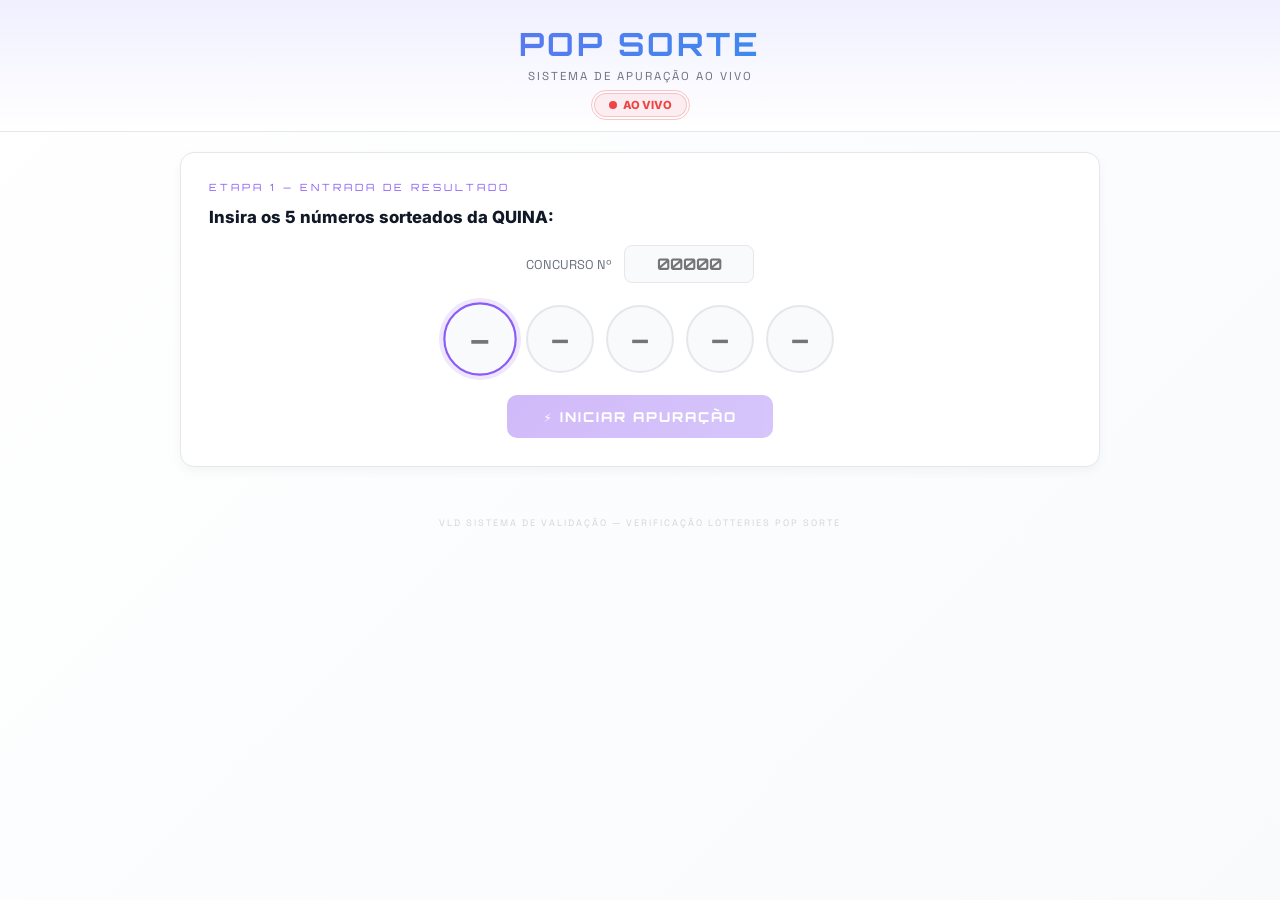
==== livestream.html @ d65df49a "Add files via upload" ====
<!DOCTYPE html>
<html lang="pt-BR">
<head>
    <meta charset="UTF-8">
    <meta name="viewport" content="width=device-width, initial-scale=1.0">
    <title>POP SORTE — SISTEMA DE APURAÇÃO AO VIVO</title>
    <link href="https://fonts.googleapis.com/css2?family=Inter:wght@500;700;800&family=Space+Grotesk:wght@600;700&display=swap" rel="stylesheet">
    <link href="https://fonts.googleapis.com/css2?family=Outfit:wght@300;400;500;600;700;800;900&family=Orbitron:wght@400;500;600;700;800;900&family=Nunito:wght@300;400;500;600;700;800&display=swap" rel="stylesheet">
    <style>
        :root {
            --bg-primary: #ffffff;
            --bg-surface: #f8fafc;
            --bg-card: #f3f4f6;
            --border: #e5e7eb;
            --border-focus: #8b5cf6;
            --text-primary: #111827;
            --text-secondary: #374151;
            --text-muted: #6b7280;
            --accent-purple: #8b5cf6;
            --accent-blue: #0ea5e9;
            --accent-green: #22c55e;
            --accent-gold: #f59e0b;
            --accent-red: #ef4444;
        }

        * { margin: 0; padding: 0; box-sizing: border-box; }

        body {
            background: linear-gradient(135deg, #ffffff 0%, #f8fafc 100%);
            color: var(--text-primary);
            font-family: 'Inter', 'Outfit', 'Segoe UI', Tahoma, sans-serif;
            min-height: 100vh;
            overflow-x: hidden;
        }

        /* ========== HEADER ========== */
        .header {
            text-align: center;
            padding: 24px 20px 14px;
            border-bottom: 1px solid var(--border);
            background: linear-gradient(180deg, #f0f0ff 0%, #ffffff 100%);
        }
        .header h1 {
            font-family: 'Orbitron', monospace;
            font-size: clamp(1.2rem, 4vw, 2rem);
            background: linear-gradient(135deg, #8b5cf6, #0ea5e9, #8b5cf6);
            background-size: 200% auto;
            -webkit-background-clip: text; background-clip: text; -webkit-text-fill-color: transparent;
            animation: shimmer 3s linear infinite;
            letter-spacing: 3px;
        }
        .header .subtitle {
            font-family: 'Space Grotesk', 'Inter', sans-serif;
            color: var(--text-muted); font-size: 0.72rem;
            margin-top: 5px; letter-spacing: 2px;
        }
        .header .live-badge {
            display: inline-flex; align-items: center; gap: 6px;
            background: rgba(239, 68, 68, 0.08); border: 1px solid rgba(239, 68, 68, 0.25);
            padding: 4px 14px; border-radius: 999px; font-size: 0.7rem;
            font-weight: 800; color: #ef4444; margin-top: 10px;
            animation: livePulse 1.5s ease-in-out infinite;
        }
        .live-dot {
            width: 8px; height: 8px; background: #ef4444;
            border-radius: 50%; animation: blink 1s infinite;
        }

        @keyframes shimmer { to { background-position: 200% center; } }
        @keyframes livePulse { 0%,100%{opacity:1;} 50%{opacity:0.6;} }
        @keyframes blink { 0%,100%{opacity:1;} 50%{opacity:0.2;} }

        /* ========== MAIN ========== */
        .main-container {
            max-width: 960px; margin: 0 auto; padding: 20px;
        }

        #phase1 { display: block; }
        #phase2, #phase3 { display: none; }

        /* ========== PHASE 1: INPUT ========== */
        .phase-card {
            background: var(--bg-primary);
            border: 1px solid var(--border);
            border-radius: 14px; padding: 28px;
            margin-bottom: 16px;
            box-shadow: 0 4px 12px rgba(0,0,0,0.04);
        }
        .phase-label {
            font-family: 'Orbitron', monospace;
            font-size: 0.62rem; letter-spacing: 3px;
            color: var(--accent-purple); margin-bottom: 14px;
        }
        .input-title {
            font-size: 1.05rem; font-weight: 800;
            margin-bottom: 18px; color: var(--text-primary);
        }
        .quina-input-row {
            display: flex; gap: 12px; justify-content: center;
            flex-wrap: wrap; margin-bottom: 22px;
        }
        .quina-num-input {
            width: 68px; height: 68px;
            background: var(--bg-surface);
            border: 2px solid var(--border);
            border-radius: 50%; color: var(--text-primary);
            font-family: 'Orbitron', monospace; font-size: 1.4rem;
            font-weight: 900; text-align: center;
            outline: none; transition: all 0.3s;
        }
        .quina-num-input:focus {
            border-color: var(--accent-purple);
            box-shadow: 0 0 0 4px rgba(139,92,246,0.15);
            transform: scale(1.08);
        }
        .quina-num-input.filled {
            border-color: var(--accent-green);
            background: rgba(34,197,94,0.06);
            box-shadow: 0 0 0 3px rgba(34,197,94,0.1);
        }
        .concurso-row {
            display: flex; align-items: center; gap: 12px;
            justify-content: center; margin-bottom: 22px;
        }
        .concurso-label {
            font-family: 'Space Grotesk', 'Inter', sans-serif;
            font-size: 0.8rem; color: var(--text-muted);
        }
        .concurso-input {
            width: 130px; height: 38px;
            background: var(--bg-surface); border: 1px solid var(--border);
            border-radius: 8px; color: var(--text-primary);
            font-family: 'Orbitron', monospace; font-size: 1rem;
            font-weight: 700; text-align: center; outline: none;
        }
        .concurso-input:focus {
            border-color: var(--accent-purple);
            box-shadow: 0 0 0 3px rgba(139,92,246,0.12);
        }
        .btn-apurar {
            display: flex; align-items: center; justify-content: center;
            gap: 10px; margin: 0 auto;
            padding: 13px 36px; border-radius: 10px;
            background: linear-gradient(135deg, #7c3aed, #8b5cf6);
            color: white; font-family: 'Orbitron', monospace;
            font-size: 0.85rem; font-weight: 800;
            letter-spacing: 2px; border: none; cursor: pointer;
            transition: all 0.3s; text-transform: uppercase;
        }
        .btn-apurar:hover {
            transform: translateY(-2px);
            box-shadow: 0 6px 24px rgba(139,92,246,0.35);
        }
        .btn-apurar:disabled {
            opacity: 0.35; cursor: not-allowed;
            transform: none; box-shadow: none;
        }

        /* ========== PHASE 2: VLD CARD SCAN ========== */
        .scan-header {
            text-align: center; margin-bottom: 14px;
        }
        .scan-header h2 {
            font-family: 'Orbitron', monospace;
            font-size: 0.85rem; font-weight: 900;
            color: var(--accent-purple); letter-spacing: 2px;
            margin-bottom: 6px;
        }
        .scan-drawn {
            display: flex; gap: 7px; justify-content: center; margin: 10px 0;
        }
        .scan-drawn .number-badge { width: 38px; height: 38px; font-size: 0.82rem; }

        .scan-status-bar {
            display: flex; align-items: center; justify-content: center;
            gap: 14px; flex-wrap: wrap;
            font-family: 'Space Grotesk', 'Inter', sans-serif;
            font-size: 0.68rem; color: var(--text-muted);
            margin-bottom: 10px; padding: 8px 14px;
            background: var(--bg-surface); border: 1px solid var(--border);
            border-radius: 8px;
        }
        .scan-stat-dot {
            display: inline-block; width: 7px; height: 7px;
            border-radius: 50%; margin-right: 3px; vertical-align: middle;
        }
        .dot-scanned { background: var(--accent-blue); }
        .dot-valid { background: var(--accent-green); }
        .dot-invalid { background: var(--accent-red); }
        .dot-pending { background: #f59e0b; }

        .scan-progress {
            width: 100%; height: 4px; background: #e5e7eb;
            border-radius: 4px; margin-bottom: 12px; overflow: hidden;
        }
        .scan-progress-fill {
            height: 100%; border-radius: 4px; width: 0%;
            background: linear-gradient(90deg, #8b5cf6, #0ea5e9);
            transition: width 0.3s;
        }



        /* VLD Card Grid (matching main site) */
        .vld-grid {
            display: grid;
            grid-template-columns: repeat(3, 1fr);
            gap: 8px;
            max-height: 58vh; overflow-y: auto;
            padding: 2px;
        }
        .vld-grid::-webkit-scrollbar { width: 4px; }
        .vld-grid::-webkit-scrollbar-thumb { background: rgba(139,92,246,0.2); border-radius: 2px; }

        @media (max-width: 700px) {
            .vld-grid { grid-template-columns: repeat(2, 1fr); }
        }

        /* VC Cards (exact match to main site VLD) */
        .vc-card {
            background: #f3f4f6; border-radius: 10px;
            padding: 9px 10px; display: flex; flex-direction: column;
            align-items: center; text-align: center; gap: 3px;
            border: 1px solid #e5e7eb; transition: transform 0.2s;
            overflow: hidden; position: relative;
            animation: cardPop 0.3s ease-out backwards;
        }
        @keyframes cardPop {
            from { opacity: 0; transform: scale(0.85); }
            to { opacity: 1; transform: scale(1); }
        }
        .vc-valid {
            background: linear-gradient(180deg, #22c55e 0%, #15803d 100%);
            border-color: #166534; color: #fff;
        }
        .vc-invalid {
            background: linear-gradient(180deg, #f87171 0%, #991b1b 100%);
            border-color: #7f1d1d; color: #fff;
        }
        .vc-pending {
            background: #f1f3f5; border-color: #d1d5db; color: #374151;
        }
        .vc-header {
            display: flex; align-items: center; justify-content: center; gap: 6px;
        }
        .vc-status {
            font-size: 7.5px; font-weight: 800; text-transform: uppercase;
            letter-spacing: 0.5px; padding: 2px 7px; border-radius: 5px;
            white-space: nowrap; line-height: 1.5;
        }
        .vc-st-valid { background: rgba(255,255,255,0.28); color: #fff; }
        .vc-st-invalid { background: rgba(255,255,255,0.22); color: #fff; }
        .vc-st-pending { background: rgba(0,0,0,0.07); color: #6b7280; }

        .vc-id {
            font-size: 10px; font-weight: 800; line-height: 1.2;
            white-space: nowrap; overflow: hidden; text-overflow: ellipsis;
        }
        .vc-valid .vc-id, .vc-invalid .vc-id { color: #fff; }
        .vc-pending .vc-id { color: #1f2937; }

        .vc-balls {
            display: flex; gap: 3px; flex-wrap: wrap;
            justify-content: center; margin: 3px 0 2px;
        }
        .vc-ball {
            width: 18px; height: 18px; border-radius: 50%;
            display: inline-flex; align-items: center; justify-content: center;
            font-weight: 800; color: #fff; font-size: 7px; line-height: 1;
        }
        .vc-ball.ball-color-0 { background: linear-gradient(135deg, #6366f1, #4f46e5); }
        .vc-ball.ball-color-1 { background: linear-gradient(135deg, #ef4444, #dc2626); }
        .vc-ball.ball-color-2 { background: linear-gradient(135deg, #f97316, #ea580c); }
        .vc-ball.ball-color-3 { background: linear-gradient(135deg, #eab308, #ca8a04); }
        .vc-ball.ball-color-4 { background: linear-gradient(135deg, #22c55e, #16a34a); }
        .vc-ball.ball-color-5 { background: linear-gradient(135deg, #06b6d4, #0891b2); }
        .vc-ball.ball-color-6 { background: linear-gradient(135deg, #3b82f6, #2563eb); }
        .vc-ball.ball-color-7 { background: linear-gradient(135deg, #8b5cf6, #7c3aed); }
        .vc-ball.ball-color-8 { background: linear-gradient(135deg, #d946ef, #c026d3); }
        .vc-ball.ball-color-9 { background: linear-gradient(135deg, #ec4899, #db2777); }

        .vc-ticket {
            font-size: 9px; font-weight: 700; opacity: 0.9;
            padding: 1px 6px; background: rgba(255,255,255,0.18);
            border-radius: 4px; line-height: 1.5; margin-top: 1px;
        }
        .vc-pending .vc-ticket { background: rgba(0,0,0,0.05); }

        .vc-meta {
            font-size: 8px; font-weight: 600; line-height: 1.4;
            opacity: 0.88; white-space: nowrap;
        }
        .vc-valid .vc-meta, .vc-invalid .vc-meta { color: rgba(255,255,255,0.92); }
        .vc-pending .vc-meta { color: #6b7280; }

        .vc-time {
            font-size: 7.5px; opacity: 0.75; font-weight: 600;
            margin-top: 2px; line-height: 1.3;
        }
        .vc-valid .vc-time, .vc-invalid .vc-time { color: rgba(255,255,255,0.8); }
        .vc-pending .vc-time { color: #9ca3af; }

        .vc-card.vc-scanning {
            box-shadow: 0 0 0 3px rgba(139,92,246,0.4);
        }

        /* ========== PHASE 3: WINNERS (light theme) ========== */
        .winners-section { animation: slideUp 0.6s ease-out; }
        @keyframes slideUp {
            from { opacity: 0; transform: translateY(30px); }
            to { opacity: 1; transform: translateY(0); }
        }
        .result-header { text-align: center; margin-bottom: 22px; }
        .result-header h2 {
            font-family: 'Orbitron', monospace;
            font-size: 1.2rem; font-weight: 900;
            color: var(--accent-purple); margin-bottom: 6px;
        }
        .drawn-numbers-display {
            display: flex; gap: 10px; justify-content: center; margin: 12px 0;
        }

        .number-badge {
            color: #fff; border-radius: 50%;
            width: 46px; height: 46px; font-size: 0.92rem; font-weight: 800;
            box-shadow: 0 2px 6px rgba(0,0,0,0.15),
                inset 0 -2px 4px rgba(0,0,0,0.2),
                inset 0 2px 4px rgba(255,255,255,0.3);
            display: flex; align-items: center; justify-content: center;
            position: relative;
        }
        .number-badge::before {
            content: ''; position: absolute;
            top: 15%; left: 25%; width: 35%; height: 25%;
            background: rgba(255,255,255,0.4); filter: blur(3px);
            border-radius: 50%;
        }

        .ball-color-0 { background: linear-gradient(135deg, #6366f1, #4f46e5); }
        .ball-color-1 { background: linear-gradient(135deg, #ef4444, #dc2626); }
        .ball-color-2 { background: linear-gradient(135deg, #f97316, #ea580c); }
        .ball-color-3 { background: linear-gradient(135deg, #eab308, #ca8a04); }
        .ball-color-4 { background: linear-gradient(135deg, #22c55e, #16a34a); }
        .ball-color-5 { background: linear-gradient(135deg, #06b6d4, #0891b2); }
        .ball-color-6 { background: linear-gradient(135deg, #3b82f6, #2563eb); }
        .ball-color-7 { background: linear-gradient(135deg, #8b5cf6, #7c3aed); }
        .ball-color-8 { background: linear-gradient(135deg, #d946ef, #c026d3); }
        .ball-color-9 { background: linear-gradient(135deg, #ec4899, #db2777); }

        .number-badge.matched {
            animation: matchPulse 0.6s ease;
            box-shadow: 0 0 12px rgba(34,197,94,0.4);
            border: 2px solid #22c55e;
        }
        .number-badge.not-matched { opacity: 0.22; filter: grayscale(0.8); }

        @keyframes matchPulse {
            0% { transform: scale(0.5); opacity: 0; }
            60% { transform: scale(1.15); }
            100% { transform: scale(1); opacity: 1; }
        }

        .platform-group { margin-bottom: 22px; }
        .platform-group-header {
            display: flex; align-items: center; gap: 10px;
            margin-bottom: 10px; padding-bottom: 7px;
            border-bottom: 1px solid var(--border);
        }
        .platform-pill {
            padding: 4px 14px; border-radius: 999px;
            font-weight: 800; font-size: 0.72rem;
            color: #fff; letter-spacing: 1px;
        }
        .platform-pill.POPN1 { background: #0ea5e9; }
        .platform-pill.POPLUZ { background: #f59e0b; color: #422006; }
        .platform-pill.POPZOE { background: #8b5cf6; }
        .platform-pill.POPSUR { background: #10b981; }
        .platform-pill.POPBEA { background: #ec4899; }

        .platform-winner-count {
            font-size: 0.72rem; color: var(--text-muted);
            font-family: 'Space Grotesk', 'Inter', sans-serif;
        }

        /* Phase 3: two winner cards per row */
        #winnersContainer {
            display: grid;
            grid-template-columns: repeat(2, minmax(0, 1fr));
            gap: 12px;
            align-items: stretch;
        }
        #winnersContainer .no-winners-msg {
            grid-column: 1 / -1;
        }

        .winner-card {
            background: var(--bg-primary);
            border: 1px solid var(--border);
            border-radius: 12px; padding: 12px 14px;
            margin-bottom: 0;
            width: 100%;
            min-width: 0;
            display: flex;
            flex-direction: column;
            align-items: center;
            text-align: center;
            gap: 10px;
            transition: all 0.3s;
            animation: cardReveal 0.5s ease-out backwards;
            box-shadow: 0 2px 8px rgba(0,0,0,0.04);
        }
        .winner-card-header {
            display: flex;
            flex-wrap: wrap;
            justify-content: center;
            align-items: center;
            gap: 8px 10px;
            width: 100%;
        }
        .winner-card-info {
            display: flex;
            flex-wrap: wrap;
            justify-content: center;
            align-items: center;
            gap: 8px;
            width: 100%;
        }
        .winner-numbers-row {
            display: flex;
            flex-wrap: wrap;
            justify-content: center;
            align-items: flex-start;
            gap: 12px 16px;
            width: 100%;
        }
        .winner-numbers-block {
            text-align: center;
            min-width: 0;
        }
        .winner-card .winner-numbers {
            justify-content: center;
        }
        .winner-card:hover {
            border-color: rgba(139,92,246,0.3);
            box-shadow: 0 4px 16px rgba(139,92,246,0.08);
        }
        @keyframes cardReveal {
            from { opacity: 0; transform: translateX(-20px); }
            to { opacity: 1; transform: translateX(0); }
        }

        .winner-id {
            font-family: 'Space Grotesk', 'Inter', sans-serif;
            font-size: 1.2rem; color: var(--accent-purple); font-weight: 700;
        }
        .winner-platform-badge {
            display: inline-flex;
            align-items: center;
            justify-content: center;
            flex-shrink: 0;
            line-height: 0;
            padding: 0;
            border-radius: 0;
        }
        .winner-platform-badge--text {
            padding: 4px 12px;
            border-radius: 999px;
            font-weight: 800;
            font-size: 0.72rem;
            line-height: 1.3;
        }
        .winner-platform-logo {
            height: 32px;
            width: auto;
            max-width: min(160px, 42vw);
            object-fit: contain;
            display: block;
        }
        .winner-numbers { display: flex; gap: 5px; flex-wrap: wrap; }
        .winner-numbers .number-badge { width: 32px; height: 32px; font-size: 0.7rem; }

        .winner-match-text {
            font-family: 'Space Grotesk', 'Inter', sans-serif;
            font-size: 0.72rem; font-weight: 800;
        }
        .no-winners-msg {
            text-align: center; padding: 30px;
            color: var(--text-muted);
            font-family: 'Space Grotesk', 'Inter', sans-serif;
        }

        /* ========== POPUP OVERLAY ========== */
        .popup-overlay {
            display: none; position: fixed; inset: 0; z-index: 900;
            background: rgba(0,0,0,0.45); backdrop-filter: blur(6px);
            align-items: center; justify-content: center;
        }
        .popup-overlay.active { display: flex; }

        .popup-box {
            background: #fff; border-radius: 20px;
            padding: 40px 36px; text-align: center;
            max-width: 440px; width: 90%;
            box-shadow: 0 20px 60px rgba(0,0,0,0.2);
            animation: popupBounce 0.5s cubic-bezier(0.34, 1.56, 0.64, 1);
        }
        @keyframes popupBounce {
            from { opacity: 0; transform: scale(0.7) translateY(30px); }
            to { opacity: 1; transform: scale(1) translateY(0); }
        }
        .popup-icon { font-size: 3rem; margin-bottom: 12px; }
        .popup-title {
            font-family: 'Orbitron', monospace;
            font-size: 1.05rem; font-weight: 900;
            color: var(--accent-purple); letter-spacing: 1px;
            margin-bottom: 8px;
        }
        .popup-sub {
            font-size: 0.82rem; color: var(--text-muted);
            margin-bottom: 22px; line-height: 1.6;
        }
        .popup-btn {
            display: inline-flex; align-items: center; gap: 8px;
            padding: 13px 32px; border-radius: 10px;
            background: linear-gradient(135deg, #7c3aed, #8b5cf6);
            color: #fff; font-family: 'Orbitron', monospace;
            font-size: 0.78rem; font-weight: 800;
            letter-spacing: 1px; border: none; cursor: pointer;
            transition: all 0.3s;
        }
        .popup-btn:hover {
            transform: translateY(-2px);
            box-shadow: 0 6px 24px rgba(139,92,246,0.35);
        }

        /* ========== CONFETTI ========== */
        .confetti-container {
            position: fixed; inset: 0; z-index: 999;
            pointer-events: none; overflow: hidden;
        }
        .confetti {
            position: absolute; width: 8px; height: 8px; top: -20px;
            animation: confettiFall linear forwards;
        }
        @keyframes confettiFall { to { top: 110vh; transform: rotate(720deg); } }

        /* ========== AMBIENT PARTICLES ========== */
        .particles-bg {
            position: fixed; inset: 0; z-index: 0;
            pointer-events: none; overflow: hidden;
        }
        .particle {
            position: absolute; border-radius: 50%;
            opacity: 0; animation: particleFloat linear infinite;
        }
        @keyframes particleFloat {
            0% { opacity: 0; transform: translateY(0) scale(0); }
            10% { opacity: 0.6; transform: scale(1); }
            90% { opacity: 0.3; }
            100% { opacity: 0; transform: translateY(-100vh) scale(0.5); }
        }

        /* ========== SCANNING LINE ========== */
        .vld-grid { position: relative; }
        .scan-line {
            position: absolute; left: 0; right: 0; height: 2px;
            background: linear-gradient(90deg, transparent, var(--accent-purple), var(--accent-blue), transparent);
            box-shadow: 0 0 12px 3px rgba(139,92,246,0.3);
            z-index: 10; pointer-events: none;
            animation: scanSweep 2.5s ease-in-out infinite;
        }
        @keyframes scanSweep {
            0% { top: 0; opacity: 0.8; }
            50% { top: 100%; opacity: 1; }
            100% { top: 0; opacity: 0.8; }
        }

        /* ========== ENHANCED CARD ENTRANCE ========== */
        .vc-card { animation: cardSlideIn 0.35s cubic-bezier(0.34, 1.56, 0.64, 1) backwards; }
        @keyframes cardSlideIn {
            from { opacity: 0; transform: scale(0.6) rotateX(15deg); }
            to { opacity: 1; transform: scale(1) rotateX(0); }
        }
        .vc-card.vc-scanning {
            box-shadow: 0 0 0 3px rgba(139,92,246,0.4), 0 0 20px rgba(139,92,246,0.15);
        }
        .vc-card.vc-valid.vc-scanning {
            box-shadow: 0 0 0 3px rgba(34,197,94,0.5), 0 0 20px rgba(34,197,94,0.2);
        }

        /* ========== BALL INPUT BOUNCE ========== */
        .quina-num-input.filled {
            animation: ballBounce 0.4s cubic-bezier(0.34, 1.56, 0.64, 1);
        }
        @keyframes ballBounce {
            0% { transform: scale(0.8); }
            50% { transform: scale(1.15); }
            100% { transform: scale(1); }
        }

        /* ========== SCREEN FLASH ========== */
        .screen-flash {
            position: fixed; inset: 0; z-index: 890;
            background: white; pointer-events: none;
            animation: flashBang 0.6s ease-out forwards;
        }
        @keyframes flashBang {
            0% { opacity: 0.9; }
            100% { opacity: 0; }
        }

        /* ========== POPUP RIPPLE ========== */
        .popup-overlay .ripple-ring {
            position: absolute; border-radius: 50%;
            border: 2px solid rgba(139,92,246,0.3);
            animation: rippleExpand 1.5s ease-out forwards;
            pointer-events: none;
        }
        @keyframes rippleExpand {
            from { width: 0; height: 0; opacity: 1; }
            to { width: 600px; height: 600px; opacity: 0; }
        }

        /* ========== POPUP BOX ENHANCED ========== */
        .popup-box {
            animation: popupBounce 0.6s cubic-bezier(0.34, 1.56, 0.64, 1);
            position: relative; overflow: visible;
        }
        .popup-glow {
            position: absolute; inset: -3px; border-radius: 22px;
            background: linear-gradient(135deg, #8b5cf6, #0ea5e9, #22c55e, #f59e0b, #8b5cf6);
            background-size: 400% 400%;
            z-index: -1; filter: blur(8px); opacity: 0.6;
            animation: glowRotate 3s ease infinite;
        }
        @keyframes glowRotate {
            0%, 100% { background-position: 0% 50%; }
            50% { background-position: 100% 50%; }
        }

        /* ========== WINNER CARD ENHANCED ========== */
        .winner-card.jackpot-winner {
            border: 1px solid rgba(245,158,11,0.4);
            background: linear-gradient(135deg, #fffbeb, #ffffff);
            box-shadow: 0 0 20px rgba(245,158,11,0.1);
            animation: cardReveal 0.5s ease-out backwards, jackpotGlow 2s ease-in-out infinite;
        }
        @keyframes jackpotGlow {
            0%, 100% { box-shadow: 0 0 12px rgba(245,158,11,0.1); }
            50% { box-shadow: 0 0 24px rgba(245,158,11,0.25); }
        }

        /* ========== TROPHY ANIMATION ========== */
        .result-header .trophy-anim {
            display: inline-block;
            animation: trophyBounce 1s ease-in-out infinite;
        }
        @keyframes trophyBounce {
            0%, 100% { transform: translateY(0) rotate(0deg); }
            25% { transform: translateY(-8px) rotate(-5deg); }
            75% { transform: translateY(-4px) rotate(5deg); }
        }

        /* ========== PHASE TRANSITIONS ========== */
        .phase-enter {
            animation: phaseSlideIn 0.5s cubic-bezier(0.16, 1, 0.3, 1);
        }
        @keyframes phaseSlideIn {
            from { opacity: 0; transform: translateY(40px); }
            to { opacity: 1; transform: translateY(0); }
        }

        /* ========== NUMBER COUNTER TICK ========== */
        .stat-tick { animation: statFlash 0.2s ease; }
        @keyframes statFlash {
            0% { transform: scale(1.3); color: var(--accent-purple); }
            100% { transform: scale(1); }
        }

        /* ========== LIVE BADGE PULSE RING ========== */
        .header .live-badge { position: relative; }
        .header .live-badge::before {
            content: ''; position: absolute; inset: -4px;
            border: 1px solid rgba(239,68,68,0.3);
            border-radius: 999px;
            animation: liveRing 2s ease-out infinite;
        }
        @keyframes liveRing {
            0% { transform: scale(1); opacity: 0.8; }
            100% { transform: scale(1.3); opacity: 0; }
        }

        .footer-status {
            text-align: center; padding: 14px;
            font-family: 'Space Grotesk', 'Inter', sans-serif;
            font-size: 0.58rem; color: #d1d5db; letter-spacing: 2px;
        }

        @media (max-width: 600px) {
            .quina-num-input { width: 54px; height: 54px; font-size: 1.1rem; }
            .number-badge { width: 38px; height: 38px; font-size: 0.8rem; }
            .winner-numbers .number-badge { width: 26px; height: 26px; font-size: 0.58rem; }
            .winner-card { padding: 10px; gap: 8px; }
            .scan-drawn .number-badge { width: 32px; height: 32px; font-size: 0.72rem; }
            .winner-platform-logo { height: 26px; max-width: min(130px, 55vw); }
            #winnersContainer { grid-template-columns: 1fr; }
        }
    </style>
</head>
<body>

<!-- Header -->
<div class="header">
    <h1>POP SORTE</h1>
    <div class="subtitle">SISTEMA DE APURAÇÃO AO VIVO</div>
    <div class="live-badge"><div class="live-dot"></div> AO VIVO</div>
</div>

<div class="main-container">

    <!-- ===== PHASE 1: INPUT ===== -->
    <div id="phase1">
        <div class="phase-card">
            <div class="phase-label">ETAPA 1 — ENTRADA DE RESULTADO</div>
            <div class="input-title">Insira os 5 números sorteados da QUINA:</div>
            <div class="concurso-row">
                <span class="concurso-label">CONCURSO Nº</span>
                <input type="text" class="concurso-input" id="concursoInput" maxlength="5" placeholder="00000" autocomplete="off">
            </div>
            <div class="quina-input-row" id="quinaInputs">
                <input type="text" class="quina-num-input" maxlength="2" placeholder="—" data-idx="0" autocomplete="off">
                <input type="text" class="quina-num-input" maxlength="2" placeholder="—" data-idx="1" autocomplete="off">
                <input type="text" class="quina-num-input" maxlength="2" placeholder="—" data-idx="2" autocomplete="off">
                <input type="text" class="quina-num-input" maxlength="2" placeholder="—" data-idx="3" autocomplete="off">
                <input type="text" class="quina-num-input" maxlength="2" placeholder="—" data-idx="4" autocomplete="off">
            </div>
            <button class="btn-apurar" id="btnApurar" disabled>⚡ INICIAR APURAÇÃO</button>
        </div>
    </div>

    <!-- ===== PHASE 2: VLD SCAN ===== -->
    <div id="phase2">
        <div class="phase-card">
            <div class="scan-header">
                <h2>VERIFICANDO BILHETES</h2>
                <div style="font-size:0.7rem;color:var(--text-muted);font-family:'Space Grotesk','Inter',sans-serif;" id="scanConcurso"></div>
                <div class="scan-drawn" id="scanDrawn"></div>
            </div>

            <div class="scan-status-bar" id="scanStatusBar">
                <span><span class="scan-stat-dot dot-scanned"></span> Verificados: <b id="statScanned">0</b></span>
                <span><span class="scan-stat-dot dot-valid"></span> Válidos: <b id="statValid">0</b></span>
                <span><span class="scan-stat-dot dot-invalid"></span> Inválidos: <b id="statInvalid">0</b></span>
                <span><span class="scan-stat-dot dot-pending"></span> Pendentes: <b id="statPending">0</b></span>
            </div>

            <div class="scan-progress"><div class="scan-progress-fill" id="scanProgressFill"></div></div>

            <div class="vld-grid" id="vldGrid"></div>
        </div>
    </div>

    <!-- ===== PHASE 3: WINNERS ===== -->
    <div id="phase3">
        <div class="winners-section">
            <div class="result-header">
                <h2><span class="trophy-anim">🏆</span> RESULTADO OFICIAL</h2>
                <div style="font-family:'Space Grotesk','Inter',sans-serif;font-size:0.72rem;color:var(--text-muted);" id="resultConcurso"></div>
                <div class="drawn-numbers-display" id="drawnNumbersDisplay"></div>
            </div>
            <div id="winnersContainer"></div>
        </div>
    </div>
</div>

<!-- Winner Found Popup -->
<div class="popup-overlay" id="popupOverlay">
    <div class="popup-box">
        <div class="popup-glow"></div>
        <div class="popup-icon">🏆</div>
        <div class="popup-title">TODOS OS GANHADORES FORAM ENCONTRADOS!</div>
        <div class="popup-sub" id="popupSub">Verificação concluída. Pronto para revelar os resultados.</div>
        <button class="popup-btn" id="popupRevealBtn">REVELAR GANHADORES ▶</button>
    </div>
</div>

<div class="particles-bg" id="particlesBg"></div>
<div class="footer-status">VLD SISTEMA DE VALIDAÇÃO — VERIFICAÇÃO LOTTERIES POP SORTE</div>
<div class="confetti-container" id="confettiContainer"></div>

<script>
(function() {
    'use strict';

    // =============== STATE ===============
    var drawnNumbers = [];
    var concursoNum = '';
    var winnersData = [];
    var scanRunning = false;
    var scanTimer = null;
    var backspaceCount = 0;
    var backspaceTimeout = null;
    var stats = { scanned: 0, valid: 0, invalid: 0, pending: 0, total: 0 };

    // =============== VLD INTERNAL RESOLVER ===============
    // Spreadsheet ID split across array segments to avoid plain-text exposure.
    var _k = ['\x31PwkJ','bN-VD','RkLK4','pHFpg','xjv4c','qL3eR','el1FZ','H4dAk','cmgQ'];

    /**
     * Builds the Google Visualization JSON endpoint URL for the target spreadsheet.
     * Using tqx=out:json avoids all CSV multiline-cell parsing issues (Column J
     * contains newlines within a single cell — prize on the second line — which
     * breaks naive split-by-newline CSV parsing).
     * @returns {string} Full URL for the gviz/tq JSON endpoint.
     */
    function _src() {
        return 'https://docs.google.com/spreadsheets/d/' + _k.join('') + '/gviz/tq?tqx=out:json&gid=0';
    }

    /**
     * Parses a single comma-separated numbers string (e.g. "1, 17, 48") into
     * a sorted array of integers, ignoring any non-numeric tokens.
     * @param {string} str - Raw comma-separated string from the spreadsheet cell.
     * @returns {number[]} Sorted array of valid integers.
     */
    function _parseNums(str) {
        if (!str) return [];
        return String(str).split(',').map(function(n) {
            return parseInt(n.trim(), 10);
        }).filter(function(n) { return !isNaN(n) && n > 0; }).sort(function(a, b) { return a - b; });
    }

    /**
     * Extracts the first "R$ X.XX" price token found in a raw cell string.
     * Column J may contain text like "AGT844-BEA6989\nR$ 225.00".
     * @param {string} raw - Raw string value from the cell.
     * @returns {string} Formatted prize string, e.g. "R$ 225.00", or empty string.
     */
    function _extractPrize(raw) {
        if (!raw) return '';
        var m = String(raw).match(/R\$\s?([\d.,]+)/);
        return m ? 'R$ ' + m[1] : '';
    }

    /**
     * Safely reads a cell value from a gviz JSON row, returning a string.
     * Handles null cells (gviz emits null for empty cells) gracefully.
     * @param {Object} row - A gviz table row object with a .c array.
     * @param {number} idx - Column index to read.
     * @returns {string} Cell value as trimmed string, or empty string if null/missing.
     */
    function _cell(row, idx) {
        var cell = row.c && row.c[idx];
        if (!cell || cell.v === null || cell.v === undefined) return '';
        return String(cell.v).trim();
    }

    /**
     * Parses the raw text response from the gviz JSON endpoint.
     * The response is JSONP-wrapped: `/*O_o*\/\ngoogle.visualization.Query.setResponse({...});`
     * We strip the wrapper and parse the inner JSON.
     * @param {string} raw - Full response text from the gviz endpoint.
     * @returns {Object|null} Parsed gviz response object, or null on failure.
     */
    function _parseGvizJSON(raw) {
        try {
            // Strip JSONP wrapper: everything before the first '{' and after the last '}'
            var start = raw.indexOf('{');
            var end = raw.lastIndexOf('}');
            if (start === -1 || end === -1) return null;
            return JSON.parse(raw.substring(start, end + 1));
        } catch (e) {
            console.error('[VLD] JSON parse error:', e);
            return null;
        }
    }

    /**
     * Builds a single winnersData entry from a gviz table row.
     * Column mapping (0-indexed, matching the spreadsheet structure):
     *   0  (A) = TOTAL DE NÚMEROS CORRETOS  (match count)
     *   1  (B) = DATA E HORÁRIO DE REGISTRO (registration date/time)
     *   2  (C) = PLATAFORMA                 (platform code)
     *   3  (D) = ID DO JOGO                 (game ID)
     *   4  (E) = NÚMEROS ESCOLHIDOS         (player's chosen numbers)
     *   5  (F) = OS NÚMEROS VENCEDORES      (drawn winning numbers)
     *   6  (G) = NÚMEROS VENCEDORES ENTRE OS ESCOLHIDOS (intersection)
     *   7  (H) = DATA DO SORTEIO            (draw date)
     *   8  (I) = CONCURSO                   (contest number)
     *   9  (J) = COMPROVANTE / VALIDAÇÃO    (validation ID + prize on next line)
     *   10 (K) = REVALIDANDO                (revalidation string)
     * @param {Object} row - A gviz table row object.
     * @returns {Object|null} Structured winner entry, or null if row is invalid.
     */
    function _buildEntry(row) {
        var platform = _cell(row, 2).toUpperCase();
        if (!platform) return null;

        var validPlatforms = ['POPN1', 'POPLUZ', 'POPZOE', 'POPSUR', 'POPBEA'];
        if (validPlatforms.indexOf(platform) === -1) return null;

        var gameId = _cell(row, 3);
        if (!gameId) return null;

        // Column A is numeric in gviz JSON — read directly from .v for accuracy
        var matchCell = row.c && row.c[0];
        var matches = (matchCell && matchCell.v !== null) ? parseInt(matchCell.v, 10) : 0;
        if (isNaN(matches)) matches = 0;

        // Column J: validation string — may include newlines with R$ prize on a separate line
        var tierRaw = _cell(row, 9);
        var prize = _extractPrize(tierRaw);

        // If no prize found in col J, check col K revalidation string as fallback
        if (!prize) prize = _extractPrize(_cell(row, 10));

        return {
            platform:       platform,
            gameId:         gameId,
            matches:        matches,
            numbers:        _parseNums(_cell(row, 4)),
            winNumbers:     _parseNums(_cell(row, 5)),
            matchedNumbers: _parseNums(_cell(row, 6)),
            regDate:        _cell(row, 1),
            drawDate:       _cell(row, 7),
            concurso:       _cell(row, 8),
            tier:           tierRaw,
            prize:          prize
        };
    }

    /**
     * Fetches winner data from the Google Sheets gviz JSON endpoint, parses it,
     * and populates the global winnersData array.
     * Falls back to a retry once after 3 seconds on network failure.
     * @param {number} [attempt=1] - Current attempt number (max 2).
     */
    function _load(attempt) {
        attempt = attempt || 1;
        fetch(_src())
            .then(function(r) {
                if (!r.ok) throw new Error('HTTP ' + r.status);
                return r.text();
            })
            .then(function(raw) {
                var parsed = _parseGvizJSON(raw);
                if (!parsed || !parsed.table || !parsed.table.rows) {
                    console.warn('[VLD] No table data in gviz response.');
                    return;
                }

                var rows = parsed.table.rows;
                var newData = [];
                for (var i = 0; i < rows.length; i++) {
                    var entry = _buildEntry(rows[i]);
                    if (entry) newData.push(entry);
                }

                // Sort descending by match count so jackpots appear first
                newData.sort(function(a, b) { return b.matches - a.matches; });

                winnersData = newData;
                console.log('[VLD] Loaded ' + winnersData.length + ' winner entries.');
            })
            .catch(function(err) {
                console.error('[VLD] Fetch error (attempt ' + attempt + '):', err);
                // Retry once after 3 seconds on first failure
                if (attempt < 2) {
                    setTimeout(function() { _load(2); }, 3000);
                }
            });
    }

    // =============== HELPERS ===============
    function getBallColorClass(n) { return 'ball-color-' + (n % 10); }

    function renderBallsHTML(numbers, matchedNums) {
        return numbers.map(function(n) {
            var p = String(n).padStart(2, '0');
            var m = '';
            if (matchedNums) m = matchedNums.indexOf(n) >= 0 ? 'matched' : 'not-matched';
            return '<div class="number-badge ' + getBallColorClass(n) + ' ' + m + '">' + p + '</div>';
        }).join('');
    }

    /**
     * Reads the official drawn numbers from loaded sheet data (column F, winNumbers).
     * Used only for #drawnNumbersDisplay in Phase 3 so the header matches the spreadsheet.
     * @returns {number[]} Copy of the first non-empty winNumbers row, or [] if none.
     */
    function getSheetDrawnNumbersForDisplay() {
        for (var i = 0; i < winnersData.length; i++) {
            var w = winnersData[i];
            if (w.winNumbers && w.winNumbers.length) return w.winNumbers.slice();
        }
        return [];
    }

    function randInt(min, max) { return Math.floor(Math.random() * (max - min + 1)) + min; }
    function randItem(arr) { return arr[Math.floor(Math.random() * arr.length)]; }
    function pad2(n) { return String(n).padStart(2, '0'); }

    // =============== FAKE ENTRY GENERATOR ===============
    var PLATFORMS = ['POPN1', 'POPLUZ', 'POPZOE', 'POPSUR', 'POPBEA'];
    var STATUS_WEIGHTS = [
        { s: 'valid', w: 55 },
        { s: 'invalid', w: 30 },
        { s: 'pending', w: 15 }
    ];

    function pickStatus() {
        var r = Math.random() * 100, cum = 0;
        for (var i = 0; i < STATUS_WEIGHTS.length; i++) {
            cum += STATUS_WEIGHTS[i].w;
            if (r < cum) return STATUS_WEIGHTS[i].s;
        }
        return 'valid';
    }

    function genNums() {
        var s = {};
        while (Object.keys(s).length < 5) s[randInt(1, 80)] = true;
        return Object.keys(s).map(Number).sort(function(a,b){return a-b;});
    }

    function genId() { return String(randInt(1000000000, 9999999999)); }

    function genWa() { return '📱 ****' + pad2(randInt(0, 99)) + pad2(randInt(0, 99)); }

    function genTs() {
        var h = randInt(8, 23), m = randInt(0, 59), s = randInt(0, 59);
        var d = randInt(1, 28), mo = randInt(1, 12);
        return '📅 ' + pad2(d) + '/' + pad2(mo) + '/2026 ' + pad2(h) + ':' + pad2(m) + ':' + pad2(s);
    }

    function genTicket() { return randInt(1, 5) + 'º bilhete'; }

    function buildCard(e) {
        var sc = e.status;
        var sl = sc === 'valid' ? 'VÁLIDO' : sc === 'invalid' ? 'INVÁLIDO' : 'PENDENTE';
        var balls = e.numbers.map(function(n) {
            return '<span class="vc-ball ball-color-' + (n % 10) + '">' + pad2(n) + '</span>';
        }).join('');
        return '<div class="vc-header"><span class="vc-status vc-st-' + sc + '">' + sl + '</span><span class="vc-id">ID: ' + e.gameId + '</span></div>' +
            '<div class="vc-balls">' + balls + '</div>' +
            '<div class="vc-ticket">' + e.ticket + '</div>' +
            '<div class="vc-meta">' + e.whatsapp + ' | ' + concursoNum + ' | 🏢 ' + e.platform + '</div>' +
            '<div class="vc-time">' + e.timestamp + '</div>';
    }

    // =============== PHASE 1 ===============
    var quinaInputs = document.querySelectorAll('.quina-num-input');
    var btnApurar = document.getElementById('btnApurar');
    var concursoInput = document.getElementById('concursoInput');

    quinaInputs.forEach(function(inp, idx) {
        inp.addEventListener('input', function(e) {
            var val = e.target.value.replace(/\D/g, '').slice(0, 2);
            e.target.value = val;
            if (val && parseInt(val) >= 1 && parseInt(val) <= 80) inp.classList.add('filled');
            else inp.classList.remove('filled');
            if (val.length === 2 && idx < 4) quinaInputs[idx + 1].focus();
            checkReady();
        });
        inp.addEventListener('keydown', function(e) {
            if (e.key === 'Enter' && !btnApurar.disabled) { e.preventDefault(); startApuracao(); }
            if (e.key === 'Backspace' && !inp.value && idx > 0) quinaInputs[idx - 1].focus();
        });
    });

    function checkReady() {
        var allOk = Array.from(quinaInputs).every(function(i) { var v = parseInt(i.value); return v >= 1 && v <= 80; });
        btnApurar.disabled = !(allOk && concursoInput.value.trim().length >= 4);
    }
    concursoInput.addEventListener('input', checkReady);
    btnApurar.addEventListener('click', startApuracao);

    // =============== PHASE 2: VLD SCAN ===============
    var vldGrid = document.getElementById('vldGrid');

    function startApuracao() {
        drawnNumbers = Array.from(quinaInputs).map(function(i) { return parseInt(i.value); });
        concursoNum = concursoInput.value.trim();

        document.getElementById('phase1').style.display = 'none';
        var p2 = document.getElementById('phase2');
        p2.style.display = 'block';
        p2.classList.add('phase-enter');

        // Add scanning line to grid
        var scanLine = document.createElement('div');
        scanLine.className = 'scan-line';
        vldGrid.appendChild(scanLine);

        document.getElementById('scanConcurso').textContent = 'CONCURSO #' + concursoNum;
        document.getElementById('scanDrawn').innerHTML = renderBallsHTML(drawnNumbers, null);

        stats = { scanned: 0, valid: 0, invalid: 0, pending: 0, total: 99999999 };
        updateStats();
        scanRunning = true;
        runScan();
    }

    function runScan() {
        if (!scanRunning) return;

        // Slower burst: add 1-2 cards per frame
        var burst = randInt(1, 2);
        for (var i = 0; i < burst; i++) {
            var entry = {
                gameId: genId(),
                platform: randItem(PLATFORMS),
                numbers: genNums(),
                status: pickStatus(),
                whatsapp: genWa(),
                timestamp: genTs(),
                ticket: genTicket()
            };
            stats.scanned++;
            if (entry.status === 'valid') stats.valid++;
            else if (entry.status === 'invalid') stats.invalid++;
            else stats.pending++;
            var card = document.createElement('div');
            card.className = 'vc-card vc-' + entry.status + ' vc-scanning';
            card.innerHTML = buildCard(entry);
            vldGrid.insertBefore(card, vldGrid.firstChild);
            setTimeout((function(card){ return function(){ card.classList.remove('vc-scanning'); }; })(card), 250);
        }
        updateStats();
        var pct = 95;
        document.getElementById('scanProgressFill').style.width = pct + '%';

        // Keep only the most recent 200 cards in DOM for perf
        while (vldGrid.children.length > 200) vldGrid.removeChild(vldGrid.lastChild);

        // Loop forever until stopped by triggerFound
        if (scanRunning) {
            scanTimer = setTimeout(runScan, randInt(180, 320));
        }
    }

    function updateStats() {
        var els = [
            ['statScanned', stats.scanned],
            ['statValid', stats.valid],
            ['statInvalid', stats.invalid],
            ['statPending', stats.pending]
        ];
        els.forEach(function(pair) {
            var el = document.getElementById(pair[0]);
            el.textContent = pair[1];
            el.classList.remove('stat-tick');
            void el.offsetWidth;
            el.classList.add('stat-tick');
        });
    }

    // =============== 3x BACKSPACE → POPUP ===============
    document.addEventListener('keydown', function(e) {
        if (!scanRunning) return;
        if (e.key !== 'Backspace') { backspaceCount = 0; return; }
        e.preventDefault();

        backspaceCount++;
        clearTimeout(backspaceTimeout);

        if (backspaceCount >= 3) {
            backspaceCount = 0;
            triggerFound();
        }
    });

    function triggerFound() {
        scanRunning = false;
        clearTimeout(scanTimer);

        document.getElementById('scanProgressFill').style.width = '100%';

        // Remove scan line
        var sl = vldGrid.querySelector('.scan-line');
        if (sl) sl.remove();

        // Screen flash!
        var flash = document.createElement('div');
        flash.className = 'screen-flash';
        document.body.appendChild(flash);
        setTimeout(function() { flash.remove(); }, 700);

        // Only count winners with valid platform and valid gameId
        var validPlatforms = ['POPN1','POPLUZ','POPZOE','POPSUR','POPBEA'];
        var winnerList = winnersData.filter(function(w) {
            return w.platform && validPlatforms.indexOf(w.platform) !== -1 && w.gameId;
        });
        var wc = winnerList.length;
        var platformsSet = {};
        winnerList.forEach(function(w) {
            platformsSet[w.platform] = true;
        });
        var pc = Object.keys(platformsSet).length;

        document.getElementById('popupSub').innerHTML =
            'Verificação concluída.<br><b>' + wc + ' ganhador' + (wc !== 1 ? 'es' : '') + '</b> encontrado' + (wc !== 1 ? 's' : '') + ' em <b>' + pc + ' plataforma' + (pc !== 1 ? 's' : '') + '</b>.<br>Pronto para revelar os resultados.';

        var overlay = document.getElementById('popupOverlay');
        overlay.classList.add('active');

        // Spawn ripple rings
        for (var ri = 0; ri < 3; ri++) {
            (function(delay) {
                setTimeout(function() {
                    var ring = document.createElement('div');
                    ring.className = 'ripple-ring'; 
                    ring.style.left = '50%'; ring.style.top = '50%';
                    ring.style.marginLeft = '-300px'; ring.style.marginTop = '-300px';
                    overlay.appendChild(ring);
                    setTimeout(function() { ring.remove(); }, 1600);
                }, delay * 300);
            })(ri);
        }
    }

    document.getElementById('popupRevealBtn').addEventListener('click', function() {
        document.getElementById('popupOverlay').classList.remove('active');
        revealWinners();
    });

    // =============== PHASE 3: WINNERS ===============
    function revealWinners() {
        document.getElementById('phase2').style.display = 'none';
        var p3 = document.getElementById('phase3');
        p3.style.display = 'block';
        p3.classList.add('phase-enter');

        document.getElementById('resultConcurso').textContent = 'CONCURSO #' + concursoNum;
        var sheetDrawn = getSheetDrawnNumbersForDisplay();
        // Same official draw used for header badges and NÚMEROS ESCOLHIDOS highlights (sheet column F).
        var officialDrawn = sheetDrawn.length ? sheetDrawn : drawnNumbers;
        document.getElementById('drawnNumbersDisplay').innerHTML = renderBallsHTML(officialDrawn, null);

        var container = document.getElementById('winnersContainer');
        container.innerHTML = '';

        if (winnersData.length === 0) {
            container.innerHTML = '<div class="no-winners-msg">Nenhum ganhador encontrado para este concurso.<br>Melhor sorte na próxima vez! 🍀</div>';
            return;
        }

        // Redesign: show one winner per card, in order, with platform, gameId, acertos, bola pilihan (highlighted), and bonus
        var cardDelay = 0;
        winnersData.forEach(function(w) {
            var card = document.createElement('div');
            card.className = 'winner-card';
            card.style.animationDelay = (cardDelay * 0.15) + 's';

            var isJackpot = w.matches >= 5;
            if (isJackpot) card.classList.add('jackpot-winner');
            var matchedNums = w.numbers.filter(function(n) { return officialDrawn.indexOf(n) >= 0; });

            // Chosen balls: non-hits stay muted; hits use same ball-color-* as official drawn row (officialDrawn).
            function renderUserBallsHTML(numbers, matched) {
                return numbers.map(function(n) {
                    var isMatch = matched.indexOf(n) !== -1;
                    if (isMatch) {
                        return '<span class="number-badge ' + getBallColorClass(n) + '">' + String(n).padStart(2, '0') + '</span>';
                    }
                    return '<span class="number-badge" style="background:#e5e7eb;color:#a3a3a3;font-weight:800;">' + String(n).padStart(2, '0') + '</span>';
                }).join('');
            }
            function renderMatchedBallsHTML(numbers) {
                return numbers.map(function(n) {
                    return '<span class="number-badge" style="background:#22c55e;color:#fff;font-weight:800;box-shadow:0 1px 4px #22c55e44;">' + String(n).padStart(2, '0') + '</span>';
                }).join('');
            }

            card.innerHTML =
                '<div class="winner-card-header">'
                    + renderPlatformBadgeHTML(w.platform)
                    + (w.prize ? '<span class="winner-prize" style="display:inline-block;padding:4px 14px;border-radius:8px;background:linear-gradient(90deg,#f59e0b,#fbbf24);color:#fff;font-weight:900;font-size:0.95em;box-shadow:0 2px 8px #f59e0b22;">🏅 ' + w.prize + '</span>' : '')
                    + '<span class="winner-match-text" style="color:' + getMatchColor(w.matches) + ';font-size:0.92em;font-weight:800;">' + w.matches + ' ACERTO' + (w.matches !== 1 ? 'S' : '') + '!</span>'
                + '</div>'
                + '<div class="winner-card-info">'
                    + '<span class="winner-id" style="font-size:1.2em;color:var(--accent-purple);font-weight:700;">ID: ' + w.gameId + '</span>'
                + '</div>'
                + '<div class="winner-numbers-row">'
                    + '<div class="winner-numbers-block"><div style="font-size:0.72em;color:var(--text-muted);font-weight:700;margin-bottom:2px;">NÚMEROS ESCOLHIDOS</div>'
                        + '<div class="winner-numbers">' + renderUserBallsHTML(w.numbers, matchedNums) + '</div></div>'
                    + (w.matchedNumbers && w.matchedNumbers.length ? '<div class="winner-numbers-block"><div style="font-size:0.72em;color:var(--text-muted);font-weight:700;margin-bottom:2px;">NÚMEROS CERTOS</div>'
                        + '<div class="winner-numbers">' + renderMatchedBallsHTML(w.matchedNumbers) + '</div></div>' : '')
                + '</div>';

            container.appendChild(card);
            cardDelay++;
        });

        fireConfetti();
    }

    function getPlatformColor(p) {
        return { POPN1: '#0ea5e9', POPLUZ: '#d97706', POPZOE: '#8b5cf6', POPSUR: '#10b981', POPBEA: '#ec4899' }[p] || '#7c3aed';
    }

    /**
     * Returns the relative path to the platform logo PNG under media/.
     * @param {string} p - Platform code (e.g. POPN1, POPBEA).
     * @returns {string} Path or empty string if unknown.
     */
    function getPlatformLogoSrc(p) {
        var m = {
            POPN1: 'media/n1.png',
            POPBEA: 'media/bea.png',
            POPLUZ: 'media/luz.png',
            POPSUR: 'media/sur.png',
            POPZOE: 'media/zoe.png'
        };
        return m[p] || '';
    }

    /**
     * Builds HTML for the winner platform badge: logo image when available, else colored text.
     * @param {string} platform - Platform code from spreadsheet.
     * @returns {string} HTML string for the badge.
     */
    function renderPlatformBadgeHTML(platform) {
        var src = getPlatformLogoSrc(platform);
        if (src) {
            return '<span class="winner-platform-badge"><img class="winner-platform-logo" src="' + src + '" alt="' + platform + '" loading="lazy" decoding="async" /></span>';
        }
        return '<span class="winner-platform-badge winner-platform-badge--text" style="background:' + getPlatformColor(platform) + ';color:#fff;">' + platform + '</span>';
    }
    function getMatchColor(m) {
        if (m >= 5) return '#d97706';
        if (m === 4) return '#64748b';
        if (m === 3) return '#a0522d';
        return '#16a34a';
    }

    // =============== CONFETTI ===============
    function fireConfetti() {
        var ct = document.getElementById('confettiContainer');
        var cl = ['#8b5cf6', '#0ea5e9', '#f59e0b', '#22c55e', '#ef4444', '#ec4899', '#6366f1'];
        for (var i = 0; i < 120; i++) {
            var c = document.createElement('div');
            c.className = 'confetti';
            c.style.left = Math.random() * 100 + 'vw';
            c.style.background = cl[Math.floor(Math.random() * cl.length)];
            c.style.borderRadius = Math.random() > 0.5 ? '50%' : '2px';
            c.style.width = (4 + Math.random() * 8) + 'px';
            c.style.height = (4 + Math.random() * 8) + 'px';
            c.style.animationDuration = (2 + Math.random() * 3) + 's';
            c.style.animationDelay = (Math.random() * 2) + 's';
            ct.appendChild(c);
        }
        setTimeout(function() { ct.innerHTML = ''; }, 6000);
    }

    // =============== AMBIENT PARTICLES ===============
    function spawnParticles() {
        var ct = document.getElementById('particlesBg');
        var colors = ['rgba(139,92,246,0.25)', 'rgba(14,165,233,0.2)', 'rgba(34,197,94,0.15)', 'rgba(245,158,11,0.15)', 'rgba(236,72,153,0.15)'];
        function emit() {
            if (ct.children.length > 25) {
                ct.removeChild(ct.firstChild);
            }
            var p = document.createElement('div');
            p.className = 'particle';
            var sz = 3 + Math.random() * 6;
            p.style.width = sz + 'px';
            p.style.height = sz + 'px';
            p.style.left = Math.random() * 100 + '%';
            p.style.bottom = '-10px';
            p.style.background = colors[Math.floor(Math.random() * colors.length)];
            p.style.animationDuration = (6 + Math.random() * 8) + 's';
            p.style.animationDelay = '0s';
            ct.appendChild(p);
            setTimeout(function() { if (p.parentNode) p.remove(); }, 14000);
        }
        setInterval(emit, 800);
        for (var i = 0; i < 8; i++) setTimeout(emit, i * 200);
    }

    // =============== INIT ===============
    _load();
    spawnParticles();
    quinaInputs[0].focus();

})();
</script>
</body>
</html>
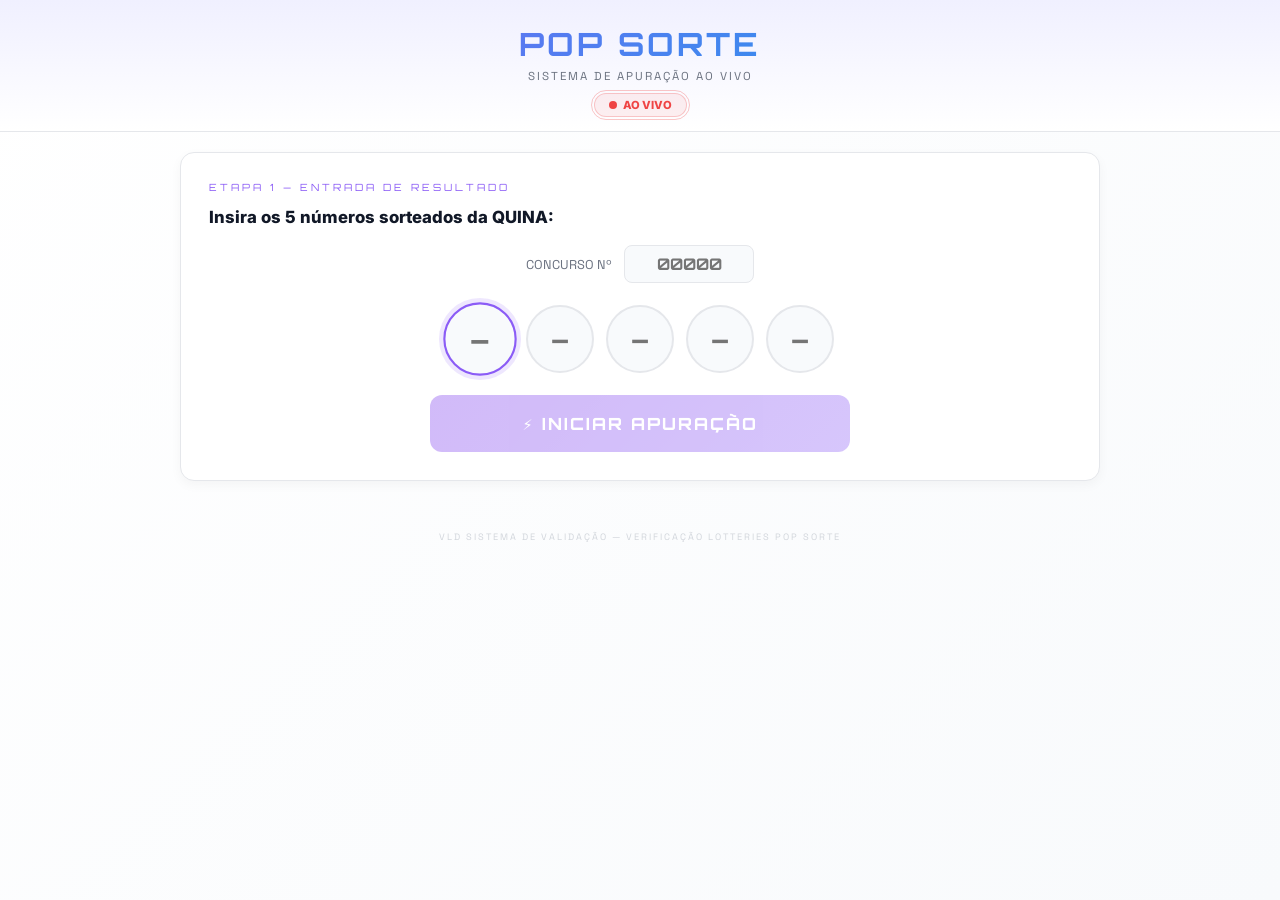
==== commit 6f2d4c61: "Add files via upload" ====
--- a/livestream.html
+++ b/livestream.html
@@ -1,1389 +1,1793 @@
-<!DOCTYPE html>
-<html lang="pt-BR">
-<head>
-    <meta charset="UTF-8">
-    <meta name="viewport" content="width=device-width, initial-scale=1.0">
-    <title>POP SORTE — SISTEMA DE APURAÇÃO AO VIVO</title>
-    <link href="https://fonts.googleapis.com/css2?family=Inter:wght@500;700;800&family=Space+Grotesk:wght@600;700&display=swap" rel="stylesheet">
-    <link href="https://fonts.googleapis.com/css2?family=Outfit:wght@300;400;500;600;700;800;900&family=Orbitron:wght@400;500;600;700;800;900&family=Nunito:wght@300;400;500;600;700;800&display=swap" rel="stylesheet">
-    <style>
-        :root {
-            --bg-primary: #ffffff;
-            --bg-surface: #f8fafc;
-            --bg-card: #f3f4f6;
-            --border: #e5e7eb;
-            --border-focus: #8b5cf6;
-            --text-primary: #111827;
-            --text-secondary: #374151;
-            --text-muted: #6b7280;
-            --accent-purple: #8b5cf6;
-            --accent-blue: #0ea5e9;
-            --accent-green: #22c55e;
-            --accent-gold: #f59e0b;
-            --accent-red: #ef4444;
-        }
-
-        * { margin: 0; padding: 0; box-sizing: border-box; }
-
-        body {
-            background: linear-gradient(135deg, #ffffff 0%, #f8fafc 100%);
-            color: var(--text-primary);
-            font-family: 'Inter', 'Outfit', 'Segoe UI', Tahoma, sans-serif;
-            min-height: 100vh;
-            overflow-x: hidden;
-        }
-
-        /* ========== HEADER ========== */
-        .header {
-            text-align: center;
-            padding: 24px 20px 14px;
-            border-bottom: 1px solid var(--border);
-            background: linear-gradient(180deg, #f0f0ff 0%, #ffffff 100%);
-        }
-        .header h1 {
-            font-family: 'Orbitron', monospace;
-            font-size: clamp(1.2rem, 4vw, 2rem);
-            background: linear-gradient(135deg, #8b5cf6, #0ea5e9, #8b5cf6);
-            background-size: 200% auto;
-            -webkit-background-clip: text; background-clip: text; -webkit-text-fill-color: transparent;
-            animation: shimmer 3s linear infinite;
-            letter-spacing: 3px;
-        }
-        .header .subtitle {
-            font-family: 'Space Grotesk', 'Inter', sans-serif;
-            color: var(--text-muted); font-size: 0.72rem;
-            margin-top: 5px; letter-spacing: 2px;
-        }
-        .header .live-badge {
-            display: inline-flex; align-items: center; gap: 6px;
-            background: rgba(239, 68, 68, 0.08); border: 1px solid rgba(239, 68, 68, 0.25);
-            padding: 4px 14px; border-radius: 999px; font-size: 0.7rem;
-            font-weight: 800; color: #ef4444; margin-top: 10px;
-            animation: livePulse 1.5s ease-in-out infinite;
-        }
-        .live-dot {
-            width: 8px; height: 8px; background: #ef4444;
-            border-radius: 50%; animation: blink 1s infinite;
-        }
-
-        @keyframes shimmer { to { background-position: 200% center; } }
-        @keyframes livePulse { 0%,100%{opacity:1;} 50%{opacity:0.6;} }
-        @keyframes blink { 0%,100%{opacity:1;} 50%{opacity:0.2;} }
-
-        /* ========== MAIN ========== */
-        .main-container {
-            max-width: 960px; margin: 0 auto; padding: 20px;
-        }
-
-        #phase1 { display: block; }
-        #phase2, #phase3 { display: none; }
-
-        /* ========== PHASE 1: INPUT ========== */
-        .phase-card {
-            background: var(--bg-primary);
-            border: 1px solid var(--border);
-            border-radius: 14px; padding: 28px;
-            margin-bottom: 16px;
-            box-shadow: 0 4px 12px rgba(0,0,0,0.04);
-        }
-        .phase-label {
-            font-family: 'Orbitron', monospace;
-            font-size: 0.62rem; letter-spacing: 3px;
-            color: var(--accent-purple); margin-bottom: 14px;
-        }
-        .input-title {
-            font-size: 1.05rem; font-weight: 800;
-            margin-bottom: 18px; color: var(--text-primary);
-        }
-        .quina-input-row {
-            display: flex; gap: 12px; justify-content: center;
-            flex-wrap: wrap; margin-bottom: 22px;
-        }
-        .quina-num-input {
-            width: 68px; height: 68px;
-            background: var(--bg-surface);
-            border: 2px solid var(--border);
-            border-radius: 50%; color: var(--text-primary);
-            font-family: 'Orbitron', monospace; font-size: 1.4rem;
-            font-weight: 900; text-align: center;
-            outline: none; transition: all 0.3s;
-        }
-        .quina-num-input:focus {
-            border-color: var(--accent-purple);
-            box-shadow: 0 0 0 4px rgba(139,92,246,0.15);
-            transform: scale(1.08);
-        }
-        .quina-num-input.filled {
-            border-color: var(--accent-green);
-            background: rgba(34,197,94,0.06);
-            box-shadow: 0 0 0 3px rgba(34,197,94,0.1);
-        }
-        .concurso-row {
-            display: flex; align-items: center; gap: 12px;
-            justify-content: center; margin-bottom: 22px;
-        }
-        .concurso-label {
-            font-family: 'Space Grotesk', 'Inter', sans-serif;
-            font-size: 0.8rem; color: var(--text-muted);
-        }
-        .concurso-input {
-            width: 130px; height: 38px;
-            background: var(--bg-surface); border: 1px solid var(--border);
-            border-radius: 8px; color: var(--text-primary);
-            font-family: 'Orbitron', monospace; font-size: 1rem;
-            font-weight: 700; text-align: center; outline: none;
-        }
-        .concurso-input:focus {
-            border-color: var(--accent-purple);
-            box-shadow: 0 0 0 3px rgba(139,92,246,0.12);
-        }
-        .btn-apurar {
-            display: flex; align-items: center; justify-content: center;
-            gap: 10px; margin: 0 auto;
-            padding: 13px 36px; border-radius: 10px;
-            background: linear-gradient(135deg, #7c3aed, #8b5cf6);
-            color: white; font-family: 'Orbitron', monospace;
-            font-size: 0.85rem; font-weight: 800;
-            letter-spacing: 2px; border: none; cursor: pointer;
-            transition: all 0.3s; text-transform: uppercase;
-        }
-        .btn-apurar:hover {
-            transform: translateY(-2px);
-            box-shadow: 0 6px 24px rgba(139,92,246,0.35);
-        }
-        .btn-apurar:disabled {
-            opacity: 0.35; cursor: not-allowed;
-            transform: none; box-shadow: none;
-        }
-
-        /* ========== PHASE 2: VLD CARD SCAN ========== */
-        .scan-header {
-            text-align: center; margin-bottom: 14px;
-        }
-        .scan-header h2 {
-            font-family: 'Orbitron', monospace;
-            font-size: 0.85rem; font-weight: 900;
-            color: var(--accent-purple); letter-spacing: 2px;
-            margin-bottom: 6px;
-        }
-        .scan-drawn {
-            display: flex; gap: 7px; justify-content: center; margin: 10px 0;
-        }
-        .scan-drawn .number-badge { width: 38px; height: 38px; font-size: 0.82rem; }
-
-        .scan-status-bar {
-            display: flex; align-items: center; justify-content: center;
-            gap: 14px; flex-wrap: wrap;
-            font-family: 'Space Grotesk', 'Inter', sans-serif;
-            font-size: 0.68rem; color: var(--text-muted);
-            margin-bottom: 10px; padding: 8px 14px;
-            background: var(--bg-surface); border: 1px solid var(--border);
-            border-radius: 8px;
-        }
-        .scan-stat-dot {
-            display: inline-block; width: 7px; height: 7px;
-            border-radius: 50%; margin-right: 3px; vertical-align: middle;
-        }
-        .dot-scanned { background: var(--accent-blue); }
-        .dot-valid { background: var(--accent-green); }
-        .dot-invalid { background: var(--accent-red); }
-        .dot-pending { background: #f59e0b; }
-
-        .scan-progress {
-            width: 100%; height: 4px; background: #e5e7eb;
-            border-radius: 4px; margin-bottom: 12px; overflow: hidden;
-        }
-        .scan-progress-fill {
-            height: 100%; border-radius: 4px; width: 0%;
-            background: linear-gradient(90deg, #8b5cf6, #0ea5e9);
-            transition: width 0.3s;
-        }
-
-
-
-        /* VLD Card Grid (matching main site) */
-        .vld-grid {
-            display: grid;
-            grid-template-columns: repeat(3, 1fr);
-            gap: 8px;
-            max-height: 58vh; overflow-y: auto;
-            padding: 2px;
-        }
-        .vld-grid::-webkit-scrollbar { width: 4px; }
-        .vld-grid::-webkit-scrollbar-thumb { background: rgba(139,92,246,0.2); border-radius: 2px; }
-
-        @media (max-width: 700px) {
-            .vld-grid { grid-template-columns: repeat(2, 1fr); }
-        }
-
-        /* VC Cards (exact match to main site VLD) */
-        .vc-card {
-            background: #f3f4f6; border-radius: 10px;
-            padding: 9px 10px; display: flex; flex-direction: column;
-            align-items: center; text-align: center; gap: 3px;
-            border: 1px solid #e5e7eb; transition: transform 0.2s;
-            overflow: hidden; position: relative;
-            animation: cardPop 0.3s ease-out backwards;
-        }
-        @keyframes cardPop {
-            from { opacity: 0; transform: scale(0.85); }
-            to { opacity: 1; transform: scale(1); }
-        }
-        .vc-valid {
-            background: linear-gradient(180deg, #22c55e 0%, #15803d 100%);
-            border-color: #166534; color: #fff;
-        }
-        .vc-invalid {
-            background: linear-gradient(180deg, #f87171 0%, #991b1b 100%);
-            border-color: #7f1d1d; color: #fff;
-        }
-        .vc-pending {
-            background: #f1f3f5; border-color: #d1d5db; color: #374151;
-        }
-        .vc-header {
-            display: flex; align-items: center; justify-content: center; gap: 6px;
-        }
-        .vc-status {
-            font-size: 7.5px; font-weight: 800; text-transform: uppercase;
-            letter-spacing: 0.5px; padding: 2px 7px; border-radius: 5px;
-            white-space: nowrap; line-height: 1.5;
-        }
-        .vc-st-valid { background: rgba(255,255,255,0.28); color: #fff; }
-        .vc-st-invalid { background: rgba(255,255,255,0.22); color: #fff; }
-        .vc-st-pending { background: rgba(0,0,0,0.07); color: #6b7280; }
-
-        .vc-id {
-            font-size: 10px; font-weight: 800; line-height: 1.2;
-            white-space: nowrap; overflow: hidden; text-overflow: ellipsis;
-        }
-        .vc-valid .vc-id, .vc-invalid .vc-id { color: #fff; }
-        .vc-pending .vc-id { color: #1f2937; }
-
-        .vc-balls {
-            display: flex; gap: 3px; flex-wrap: wrap;
-            justify-content: center; margin: 3px 0 2px;
-        }
-        .vc-ball {
-            width: 18px; height: 18px; border-radius: 50%;
-            display: inline-flex; align-items: center; justify-content: center;
-            font-weight: 800; color: #fff; font-size: 7px; line-height: 1;
-        }
-        .vc-ball.ball-color-0 { background: linear-gradient(135deg, #6366f1, #4f46e5); }
-        .vc-ball.ball-color-1 { background: linear-gradient(135deg, #ef4444, #dc2626); }
-        .vc-ball.ball-color-2 { background: linear-gradient(135deg, #f97316, #ea580c); }
-        .vc-ball.ball-color-3 { background: linear-gradient(135deg, #eab308, #ca8a04); }
-        .vc-ball.ball-color-4 { background: linear-gradient(135deg, #22c55e, #16a34a); }
-        .vc-ball.ball-color-5 { background: linear-gradient(135deg, #06b6d4, #0891b2); }
-        .vc-ball.ball-color-6 { background: linear-gradient(135deg, #3b82f6, #2563eb); }
-        .vc-ball.ball-color-7 { background: linear-gradient(135deg, #8b5cf6, #7c3aed); }
-        .vc-ball.ball-color-8 { background: linear-gradient(135deg, #d946ef, #c026d3); }
-        .vc-ball.ball-color-9 { background: linear-gradient(135deg, #ec4899, #db2777); }
-
-        .vc-ticket {
-            font-size: 9px; font-weight: 700; opacity: 0.9;
-            padding: 1px 6px; background: rgba(255,255,255,0.18);
-            border-radius: 4px; line-height: 1.5; margin-top: 1px;
-        }
-        .vc-pending .vc-ticket { background: rgba(0,0,0,0.05); }
-
-        .vc-meta {
-            font-size: 8px; font-weight: 600; line-height: 1.4;
-            opacity: 0.88; white-space: nowrap;
-        }
-        .vc-valid .vc-meta, .vc-invalid .vc-meta { color: rgba(255,255,255,0.92); }
-        .vc-pending .vc-meta { color: #6b7280; }
-
-        .vc-time {
-            font-size: 7.5px; opacity: 0.75; font-weight: 600;
-            margin-top: 2px; line-height: 1.3;
-        }
-        .vc-valid .vc-time, .vc-invalid .vc-time { color: rgba(255,255,255,0.8); }
-        .vc-pending .vc-time { color: #9ca3af; }
-
-        .vc-card.vc-scanning {
-            box-shadow: 0 0 0 3px rgba(139,92,246,0.4);
-        }
-
-        /* ========== PHASE 3: WINNERS (light theme) ========== */
-        .winners-section { animation: slideUp 0.6s ease-out; }
-        @keyframes slideUp {
-            from { opacity: 0; transform: translateY(30px); }
-            to { opacity: 1; transform: translateY(0); }
-        }
-        .result-header { text-align: center; margin-bottom: 22px; }
-        .result-header h2 {
-            font-family: 'Orbitron', monospace;
-            font-size: 1.2rem; font-weight: 900;
-            color: var(--accent-purple); margin-bottom: 6px;
-        }
-        .drawn-numbers-display {
-            display: flex; gap: 10px; justify-content: center; margin: 12px 0;
-        }
-
-        .number-badge {
-            color: #fff; border-radius: 50%;
-            width: 46px; height: 46px; font-size: 0.92rem; font-weight: 800;
-            box-shadow: 0 2px 6px rgba(0,0,0,0.15),
-                inset 0 -2px 4px rgba(0,0,0,0.2),
-                inset 0 2px 4px rgba(255,255,255,0.3);
-            display: flex; align-items: center; justify-content: center;
-            position: relative;
-        }
-        .number-badge::before {
-            content: ''; position: absolute;
-            top: 15%; left: 25%; width: 35%; height: 25%;
-            background: rgba(255,255,255,0.4); filter: blur(3px);
-            border-radius: 50%;
-        }
-
-        .ball-color-0 { background: linear-gradient(135deg, #6366f1, #4f46e5); }
-        .ball-color-1 { background: linear-gradient(135deg, #ef4444, #dc2626); }
-        .ball-color-2 { background: linear-gradient(135deg, #f97316, #ea580c); }
-        .ball-color-3 { background: linear-gradient(135deg, #eab308, #ca8a04); }
-        .ball-color-4 { background: linear-gradient(135deg, #22c55e, #16a34a); }
-        .ball-color-5 { background: linear-gradient(135deg, #06b6d4, #0891b2); }
-        .ball-color-6 { background: linear-gradient(135deg, #3b82f6, #2563eb); }
-        .ball-color-7 { background: linear-gradient(135deg, #8b5cf6, #7c3aed); }
-        .ball-color-8 { background: linear-gradient(135deg, #d946ef, #c026d3); }
-        .ball-color-9 { background: linear-gradient(135deg, #ec4899, #db2777); }
-
-        .number-badge.matched {
-            animation: matchPulse 0.6s ease;
-            box-shadow: 0 0 12px rgba(34,197,94,0.4);
-            border: 2px solid #22c55e;
-        }
-        .number-badge.not-matched { opacity: 0.22; filter: grayscale(0.8); }
-
-        @keyframes matchPulse {
-            0% { transform: scale(0.5); opacity: 0; }
-            60% { transform: scale(1.15); }
-            100% { transform: scale(1); opacity: 1; }
-        }
-
-        .platform-group { margin-bottom: 22px; }
-        .platform-group-header {
-            display: flex; align-items: center; gap: 10px;
-            margin-bottom: 10px; padding-bottom: 7px;
-            border-bottom: 1px solid var(--border);
-        }
-        .platform-pill {
-            padding: 4px 14px; border-radius: 999px;
-            font-weight: 800; font-size: 0.72rem;
-            color: #fff; letter-spacing: 1px;
-        }
-        .platform-pill.POPN1 { background: #0ea5e9; }
-        .platform-pill.POPLUZ { background: #f59e0b; color: #422006; }
-        .platform-pill.POPZOE { background: #8b5cf6; }
-        .platform-pill.POPSUR { background: #10b981; }
-        .platform-pill.POPBEA { background: #ec4899; }
-
-        .platform-winner-count {
-            font-size: 0.72rem; color: var(--text-muted);
-            font-family: 'Space Grotesk', 'Inter', sans-serif;
-        }
-
-        /* Phase 3: two winner cards per row */
-        #winnersContainer {
-            display: grid;
-            grid-template-columns: repeat(2, minmax(0, 1fr));
-            gap: 12px;
-            align-items: stretch;
-        }
-        #winnersContainer .no-winners-msg {
-            grid-column: 1 / -1;
-        }
-
-        .winner-card {
-            background: var(--bg-primary);
-            border: 1px solid var(--border);
-            border-radius: 12px; padding: 12px 14px;
-            margin-bottom: 0;
-            width: 100%;
-            min-width: 0;
-            display: flex;
-            flex-direction: column;
-            align-items: center;
-            text-align: center;
-            gap: 10px;
-            transition: all 0.3s;
-            animation: cardReveal 0.5s ease-out backwards;
-            box-shadow: 0 2px 8px rgba(0,0,0,0.04);
-        }
-        .winner-card-header {
-            display: flex;
-            flex-wrap: wrap;
-            justify-content: center;
-            align-items: center;
-            gap: 8px 10px;
-            width: 100%;
-        }
-        .winner-card-info {
-            display: flex;
-            flex-wrap: wrap;
-            justify-content: center;
-            align-items: center;
-            gap: 8px;
-            width: 100%;
-        }
-        .winner-numbers-row {
-            display: flex;
-            flex-wrap: wrap;
-            justify-content: center;
-            align-items: flex-start;
-            gap: 12px 16px;
-            width: 100%;
-        }
-        .winner-numbers-block {
-            text-align: center;
-            min-width: 0;
-        }
-        .winner-card .winner-numbers {
-            justify-content: center;
-        }
-        .winner-card:hover {
-            border-color: rgba(139,92,246,0.3);
-            box-shadow: 0 4px 16px rgba(139,92,246,0.08);
-        }
-        @keyframes cardReveal {
-            from { opacity: 0; transform: translateX(-20px); }
-            to { opacity: 1; transform: translateX(0); }
-        }
-
-        .winner-id {
-            font-family: 'Space Grotesk', 'Inter', sans-serif;
-            font-size: 1.2rem; color: var(--accent-purple); font-weight: 700;
-        }
-        .winner-platform-badge {
-            display: inline-flex;
-            align-items: center;
-            justify-content: center;
-            flex-shrink: 0;
-            line-height: 0;
-            padding: 0;
-            border-radius: 0;
-        }
-        .winner-platform-badge--text {
-            padding: 4px 12px;
-            border-radius: 999px;
-            font-weight: 800;
-            font-size: 0.72rem;
-            line-height: 1.3;
-        }
-        .winner-platform-logo {
-            height: 32px;
-            width: auto;
-            max-width: min(160px, 42vw);
-            object-fit: contain;
-            display: block;
-        }
-        .winner-numbers { display: flex; gap: 5px; flex-wrap: wrap; }
-        .winner-numbers .number-badge { width: 32px; height: 32px; font-size: 0.7rem; }
-
-        .winner-match-text {
-            font-family: 'Space Grotesk', 'Inter', sans-serif;
-            font-size: 0.72rem; font-weight: 800;
-        }
-        .no-winners-msg {
-            text-align: center; padding: 30px;
-            color: var(--text-muted);
-            font-family: 'Space Grotesk', 'Inter', sans-serif;
-        }
-
-        /* ========== POPUP OVERLAY ========== */
-        .popup-overlay {
-            display: none; position: fixed; inset: 0; z-index: 900;
-            background: rgba(0,0,0,0.45); backdrop-filter: blur(6px);
-            align-items: center; justify-content: center;
-        }
-        .popup-overlay.active { display: flex; }
-
-        .popup-box {
-            background: #fff; border-radius: 20px;
-            padding: 40px 36px; text-align: center;
-            max-width: 440px; width: 90%;
-            box-shadow: 0 20px 60px rgba(0,0,0,0.2);
-            animation: popupBounce 0.5s cubic-bezier(0.34, 1.56, 0.64, 1);
-        }
-        @keyframes popupBounce {
-            from { opacity: 0; transform: scale(0.7) translateY(30px); }
-            to { opacity: 1; transform: scale(1) translateY(0); }
-        }
-        .popup-icon { font-size: 3rem; margin-bottom: 12px; }
-        .popup-title {
-            font-family: 'Orbitron', monospace;
-            font-size: 1.05rem; font-weight: 900;
-            color: var(--accent-purple); letter-spacing: 1px;
-            margin-bottom: 8px;
-        }
-        .popup-sub {
-            font-size: 0.82rem; color: var(--text-muted);
-            margin-bottom: 22px; line-height: 1.6;
-        }
-        .popup-btn {
-            display: inline-flex; align-items: center; gap: 8px;
-            padding: 13px 32px; border-radius: 10px;
-            background: linear-gradient(135deg, #7c3aed, #8b5cf6);
-            color: #fff; font-family: 'Orbitron', monospace;
-            font-size: 0.78rem; font-weight: 800;
-            letter-spacing: 1px; border: none; cursor: pointer;
-            transition: all 0.3s;
-        }
-        .popup-btn:hover {
-            transform: translateY(-2px);
-            box-shadow: 0 6px 24px rgba(139,92,246,0.35);
-        }
-
-        /* ========== CONFETTI ========== */
-        .confetti-container {
-            position: fixed; inset: 0; z-index: 999;
-            pointer-events: none; overflow: hidden;
-        }
-        .confetti {
-            position: absolute; width: 8px; height: 8px; top: -20px;
-            animation: confettiFall linear forwards;
-        }
-        @keyframes confettiFall { to { top: 110vh; transform: rotate(720deg); } }
-
-        /* ========== AMBIENT PARTICLES ========== */
-        .particles-bg {
-            position: fixed; inset: 0; z-index: 0;
-            pointer-events: none; overflow: hidden;
-        }
-        .particle {
-            position: absolute; border-radius: 50%;
-            opacity: 0; animation: particleFloat linear infinite;
-        }
-        @keyframes particleFloat {
-            0% { opacity: 0; transform: translateY(0) scale(0); }
-            10% { opacity: 0.6; transform: scale(1); }
-            90% { opacity: 0.3; }
-            100% { opacity: 0; transform: translateY(-100vh) scale(0.5); }
-        }
-
-        /* ========== SCANNING LINE ========== */
-        .vld-grid { position: relative; }
-        .scan-line {
-            position: absolute; left: 0; right: 0; height: 2px;
-            background: linear-gradient(90deg, transparent, var(--accent-purple), var(--accent-blue), transparent);
-            box-shadow: 0 0 12px 3px rgba(139,92,246,0.3);
-            z-index: 10; pointer-events: none;
-            animation: scanSweep 2.5s ease-in-out infinite;
-        }
-        @keyframes scanSweep {
-            0% { top: 0; opacity: 0.8; }
-            50% { top: 100%; opacity: 1; }
-            100% { top: 0; opacity: 0.8; }
-        }
-
-        /* ========== ENHANCED CARD ENTRANCE ========== */
-        .vc-card { animation: cardSlideIn 0.35s cubic-bezier(0.34, 1.56, 0.64, 1) backwards; }
-        @keyframes cardSlideIn {
-            from { opacity: 0; transform: scale(0.6) rotateX(15deg); }
-            to { opacity: 1; transform: scale(1) rotateX(0); }
-        }
-        .vc-card.vc-scanning {
-            box-shadow: 0 0 0 3px rgba(139,92,246,0.4), 0 0 20px rgba(139,92,246,0.15);
-        }
-        .vc-card.vc-valid.vc-scanning {
-            box-shadow: 0 0 0 3px rgba(34,197,94,0.5), 0 0 20px rgba(34,197,94,0.2);
-        }
-
-        /* ========== BALL INPUT BOUNCE ========== */
-        .quina-num-input.filled {
-            animation: ballBounce 0.4s cubic-bezier(0.34, 1.56, 0.64, 1);
-        }
-        @keyframes ballBounce {
-            0% { transform: scale(0.8); }
-            50% { transform: scale(1.15); }
-            100% { transform: scale(1); }
-        }
-
-        /* ========== SCREEN FLASH ========== */
-        .screen-flash {
-            position: fixed; inset: 0; z-index: 890;
-            background: white; pointer-events: none;
-            animation: flashBang 0.6s ease-out forwards;
-        }
-        @keyframes flashBang {
-            0% { opacity: 0.9; }
-            100% { opacity: 0; }
-        }
-
-        /* ========== POPUP RIPPLE ========== */
-        .popup-overlay .ripple-ring {
-            position: absolute; border-radius: 50%;
-            border: 2px solid rgba(139,92,246,0.3);
-            animation: rippleExpand 1.5s ease-out forwards;
-            pointer-events: none;
-        }
-        @keyframes rippleExpand {
-            from { width: 0; height: 0; opacity: 1; }
-            to { width: 600px; height: 600px; opacity: 0; }
-        }
-
-        /* ========== POPUP BOX ENHANCED ========== */
-        .popup-box {
-            animation: popupBounce 0.6s cubic-bezier(0.34, 1.56, 0.64, 1);
-            position: relative; overflow: visible;
-        }
-        .popup-glow {
-            position: absolute; inset: -3px; border-radius: 22px;
-            background: linear-gradient(135deg, #8b5cf6, #0ea5e9, #22c55e, #f59e0b, #8b5cf6);
-            background-size: 400% 400%;
-            z-index: -1; filter: blur(8px); opacity: 0.6;
-            animation: glowRotate 3s ease infinite;
-        }
-        @keyframes glowRotate {
-            0%, 100% { background-position: 0% 50%; }
-            50% { background-position: 100% 50%; }
-        }
-
-        /* ========== WINNER CARD ENHANCED ========== */
-        .winner-card.jackpot-winner {
-            border: 1px solid rgba(245,158,11,0.4);
-            background: linear-gradient(135deg, #fffbeb, #ffffff);
-            box-shadow: 0 0 20px rgba(245,158,11,0.1);
-            animation: cardReveal 0.5s ease-out backwards, jackpotGlow 2s ease-in-out infinite;
-        }
-        @keyframes jackpotGlow {
-            0%, 100% { box-shadow: 0 0 12px rgba(245,158,11,0.1); }
-            50% { box-shadow: 0 0 24px rgba(245,158,11,0.25); }
-        }
-
-        /* ========== TROPHY ANIMATION ========== */
-        .result-header .trophy-anim {
-            display: inline-block;
-            animation: trophyBounce 1s ease-in-out infinite;
-        }
-        @keyframes trophyBounce {
-            0%, 100% { transform: translateY(0) rotate(0deg); }
-            25% { transform: translateY(-8px) rotate(-5deg); }
-            75% { transform: translateY(-4px) rotate(5deg); }
-        }
-
-        /* ========== PHASE TRANSITIONS ========== */
-        .phase-enter {
-            animation: phaseSlideIn 0.5s cubic-bezier(0.16, 1, 0.3, 1);
-        }
-        @keyframes phaseSlideIn {
-            from { opacity: 0; transform: translateY(40px); }
-            to { opacity: 1; transform: translateY(0); }
-        }
-
-        /* ========== NUMBER COUNTER TICK ========== */
-        .stat-tick { animation: statFlash 0.2s ease; }
-        @keyframes statFlash {
-            0% { transform: scale(1.3); color: var(--accent-purple); }
-            100% { transform: scale(1); }
-        }
-
-        /* ========== LIVE BADGE PULSE RING ========== */
-        .header .live-badge { position: relative; }
-        .header .live-badge::before {
-            content: ''; position: absolute; inset: -4px;
-            border: 1px solid rgba(239,68,68,0.3);
-            border-radius: 999px;
-            animation: liveRing 2s ease-out infinite;
-        }
-        @keyframes liveRing {
-            0% { transform: scale(1); opacity: 0.8; }
-            100% { transform: scale(1.3); opacity: 0; }
-        }
-
-        .footer-status {
-            text-align: center; padding: 14px;
-            font-family: 'Space Grotesk', 'Inter', sans-serif;
-            font-size: 0.58rem; color: #d1d5db; letter-spacing: 2px;
-        }
-
-        @media (max-width: 600px) {
-            .quina-num-input { width: 54px; height: 54px; font-size: 1.1rem; }
-            .number-badge { width: 38px; height: 38px; font-size: 0.8rem; }
-            .winner-numbers .number-badge { width: 26px; height: 26px; font-size: 0.58rem; }
-            .winner-card { padding: 10px; gap: 8px; }
-            .scan-drawn .number-badge { width: 32px; height: 32px; font-size: 0.72rem; }
-            .winner-platform-logo { height: 26px; max-width: min(130px, 55vw); }
-            #winnersContainer { grid-template-columns: 1fr; }
-        }
-    </style>
-</head>
-<body>
-
-<!-- Header -->
-<div class="header">
-    <h1>POP SORTE</h1>
-    <div class="subtitle">SISTEMA DE APURAÇÃO AO VIVO</div>
-    <div class="live-badge"><div class="live-dot"></div> AO VIVO</div>
-</div>
-
-<div class="main-container">
-
-    <!-- ===== PHASE 1: INPUT ===== -->
-    <div id="phase1">
-        <div class="phase-card">
-            <div class="phase-label">ETAPA 1 — ENTRADA DE RESULTADO</div>
-            <div class="input-title">Insira os 5 números sorteados da QUINA:</div>
-            <div class="concurso-row">
-                <span class="concurso-label">CONCURSO Nº</span>
-                <input type="text" class="concurso-input" id="concursoInput" maxlength="5" placeholder="00000" autocomplete="off">
-            </div>
-            <div class="quina-input-row" id="quinaInputs">
-                <input type="text" class="quina-num-input" maxlength="2" placeholder="—" data-idx="0" autocomplete="off">
-                <input type="text" class="quina-num-input" maxlength="2" placeholder="—" data-idx="1" autocomplete="off">
-                <input type="text" class="quina-num-input" maxlength="2" placeholder="—" data-idx="2" autocomplete="off">
-                <input type="text" class="quina-num-input" maxlength="2" placeholder="—" data-idx="3" autocomplete="off">
-                <input type="text" class="quina-num-input" maxlength="2" placeholder="—" data-idx="4" autocomplete="off">
-            </div>
-            <button class="btn-apurar" id="btnApurar" disabled>⚡ INICIAR APURAÇÃO</button>
-        </div>
-    </div>
-
-    <!-- ===== PHASE 2: VLD SCAN ===== -->
-    <div id="phase2">
-        <div class="phase-card">
-            <div class="scan-header">
-                <h2>VERIFICANDO BILHETES</h2>
-                <div style="font-size:0.7rem;color:var(--text-muted);font-family:'Space Grotesk','Inter',sans-serif;" id="scanConcurso"></div>
-                <div class="scan-drawn" id="scanDrawn"></div>
-            </div>
-
-            <div class="scan-status-bar" id="scanStatusBar">
-                <span><span class="scan-stat-dot dot-scanned"></span> Verificados: <b id="statScanned">0</b></span>
-                <span><span class="scan-stat-dot dot-valid"></span> Válidos: <b id="statValid">0</b></span>
-                <span><span class="scan-stat-dot dot-invalid"></span> Inválidos: <b id="statInvalid">0</b></span>
-                <span><span class="scan-stat-dot dot-pending"></span> Pendentes: <b id="statPending">0</b></span>
-            </div>
-
-            <div class="scan-progress"><div class="scan-progress-fill" id="scanProgressFill"></div></div>
-
-            <div class="vld-grid" id="vldGrid"></div>
-        </div>
-    </div>
-
-    <!-- ===== PHASE 3: WINNERS ===== -->
-    <div id="phase3">
-        <div class="winners-section">
-            <div class="result-header">
-                <h2><span class="trophy-anim">🏆</span> RESULTADO OFICIAL</h2>
-                <div style="font-family:'Space Grotesk','Inter',sans-serif;font-size:0.72rem;color:var(--text-muted);" id="resultConcurso"></div>
-                <div class="drawn-numbers-display" id="drawnNumbersDisplay"></div>
-            </div>
-            <div id="winnersContainer"></div>
-        </div>
-    </div>
-</div>
-
-<!-- Winner Found Popup -->
-<div class="popup-overlay" id="popupOverlay">
-    <div class="popup-box">
-        <div class="popup-glow"></div>
-        <div class="popup-icon">🏆</div>
-        <div class="popup-title">TODOS OS GANHADORES FORAM ENCONTRADOS!</div>
-        <div class="popup-sub" id="popupSub">Verificação concluída. Pronto para revelar os resultados.</div>
-        <button class="popup-btn" id="popupRevealBtn">REVELAR GANHADORES ▶</button>
-    </div>
-</div>
-
-<div class="particles-bg" id="particlesBg"></div>
-<div class="footer-status">VLD SISTEMA DE VALIDAÇÃO — VERIFICAÇÃO LOTTERIES POP SORTE</div>
-<div class="confetti-container" id="confettiContainer"></div>
-
-<script>
-(function() {
-    'use strict';
-
-    // =============== STATE ===============
-    var drawnNumbers = [];
-    var concursoNum = '';
-    var winnersData = [];
-    var scanRunning = false;
-    var scanTimer = null;
-    var backspaceCount = 0;
-    var backspaceTimeout = null;
-    var stats = { scanned: 0, valid: 0, invalid: 0, pending: 0, total: 0 };
-
-    // =============== VLD INTERNAL RESOLVER ===============
-    // Spreadsheet ID split across array segments to avoid plain-text exposure.
-    var _k = ['\x31PwkJ','bN-VD','RkLK4','pHFpg','xjv4c','qL3eR','el1FZ','H4dAk','cmgQ'];
-
-    /**
-     * Builds the Google Visualization JSON endpoint URL for the target spreadsheet.
-     * Using tqx=out:json avoids all CSV multiline-cell parsing issues (Column J
-     * contains newlines within a single cell — prize on the second line — which
-     * breaks naive split-by-newline CSV parsing).
-     * @returns {string} Full URL for the gviz/tq JSON endpoint.
-     */
-    function _src() {
-        return 'https://docs.google.com/spreadsheets/d/' + _k.join('') + '/gviz/tq?tqx=out:json&gid=0';
-    }
-
-    /**
-     * Parses a single comma-separated numbers string (e.g. "1, 17, 48") into
-     * a sorted array of integers, ignoring any non-numeric tokens.
-     * @param {string} str - Raw comma-separated string from the spreadsheet cell.
-     * @returns {number[]} Sorted array of valid integers.
-     */
-    function _parseNums(str) {
-        if (!str) return [];
-        return String(str).split(',').map(function(n) {
-            return parseInt(n.trim(), 10);
-        }).filter(function(n) { return !isNaN(n) && n > 0; }).sort(function(a, b) { return a - b; });
-    }
-
-    /**
-     * Extracts the first "R$ X.XX" price token found in a raw cell string.
-     * Column J may contain text like "AGT844-BEA6989\nR$ 225.00".
-     * @param {string} raw - Raw string value from the cell.
-     * @returns {string} Formatted prize string, e.g. "R$ 225.00", or empty string.
-     */
-    function _extractPrize(raw) {
-        if (!raw) return '';
-        var m = String(raw).match(/R\$\s?([\d.,]+)/);
-        return m ? 'R$ ' + m[1] : '';
-    }
-
-    /**
-     * Safely reads a cell value from a gviz JSON row, returning a string.
-     * Handles null cells (gviz emits null for empty cells) gracefully.
-     * @param {Object} row - A gviz table row object with a .c array.
-     * @param {number} idx - Column index to read.
-     * @returns {string} Cell value as trimmed string, or empty string if null/missing.
-     */
-    function _cell(row, idx) {
-        var cell = row.c && row.c[idx];
-        if (!cell || cell.v === null || cell.v === undefined) return '';
-        return String(cell.v).trim();
-    }
-
-    /**
-     * Parses the raw text response from the gviz JSON endpoint.
-     * The response is JSONP-wrapped: `/*O_o*\/\ngoogle.visualization.Query.setResponse({...});`
-     * We strip the wrapper and parse the inner JSON.
-     * @param {string} raw - Full response text from the gviz endpoint.
-     * @returns {Object|null} Parsed gviz response object, or null on failure.
-     */
-    function _parseGvizJSON(raw) {
-        try {
-            // Strip JSONP wrapper: everything before the first '{' and after the last '}'
-            var start = raw.indexOf('{');
-            var end = raw.lastIndexOf('}');
-            if (start === -1 || end === -1) return null;
-            return JSON.parse(raw.substring(start, end + 1));
-        } catch (e) {
-            console.error('[VLD] JSON parse error:', e);
-            return null;
-        }
-    }
-
-    /**
-     * Builds a single winnersData entry from a gviz table row.
-     * Column mapping (0-indexed, matching the spreadsheet structure):
-     *   0  (A) = TOTAL DE NÚMEROS CORRETOS  (match count)
-     *   1  (B) = DATA E HORÁRIO DE REGISTRO (registration date/time)
-     *   2  (C) = PLATAFORMA                 (platform code)
-     *   3  (D) = ID DO JOGO                 (game ID)
-     *   4  (E) = NÚMEROS ESCOLHIDOS         (player's chosen numbers)
-     *   5  (F) = OS NÚMEROS VENCEDORES      (drawn winning numbers)
-     *   6  (G) = NÚMEROS VENCEDORES ENTRE OS ESCOLHIDOS (intersection)
-     *   7  (H) = DATA DO SORTEIO            (draw date)
-     *   8  (I) = CONCURSO                   (contest number)
-     *   9  (J) = COMPROVANTE / VALIDAÇÃO    (validation ID + prize on next line)
-     *   10 (K) = REVALIDANDO                (revalidation string)
-     * @param {Object} row - A gviz table row object.
-     * @returns {Object|null} Structured winner entry, or null if row is invalid.
-     */
-    function _buildEntry(row) {
-        var platform = _cell(row, 2).toUpperCase();
-        if (!platform) return null;
-
-        var validPlatforms = ['POPN1', 'POPLUZ', 'POPZOE', 'POPSUR', 'POPBEA'];
-        if (validPlatforms.indexOf(platform) === -1) return null;
-
-        var gameId = _cell(row, 3);
-        if (!gameId) return null;
-
-        // Column A is numeric in gviz JSON — read directly from .v for accuracy
-        var matchCell = row.c && row.c[0];
-        var matches = (matchCell && matchCell.v !== null) ? parseInt(matchCell.v, 10) : 0;
-        if (isNaN(matches)) matches = 0;
-
-        // Column J: validation string — may include newlines with R$ prize on a separate line
-        var tierRaw = _cell(row, 9);
-        var prize = _extractPrize(tierRaw);
-
-        // If no prize found in col J, check col K revalidation string as fallback
-        if (!prize) prize = _extractPrize(_cell(row, 10));
-
-        return {
-            platform:       platform,
-            gameId:         gameId,
-            matches:        matches,
-            numbers:        _parseNums(_cell(row, 4)),
-            winNumbers:     _parseNums(_cell(row, 5)),
-            matchedNumbers: _parseNums(_cell(row, 6)),
-            regDate:        _cell(row, 1),
-            drawDate:       _cell(row, 7),
-            concurso:       _cell(row, 8),
-            tier:           tierRaw,
-            prize:          prize
-        };
-    }
-
-    /**
-     * Fetches winner data from the Google Sheets gviz JSON endpoint, parses it,
-     * and populates the global winnersData array.
-     * Falls back to a retry once after 3 seconds on network failure.
-     * @param {number} [attempt=1] - Current attempt number (max 2).
-     */
-    function _load(attempt) {
-        attempt = attempt || 1;
-        fetch(_src())
-            .then(function(r) {
-                if (!r.ok) throw new Error('HTTP ' + r.status);
-                return r.text();
-            })
-            .then(function(raw) {
-                var parsed = _parseGvizJSON(raw);
-                if (!parsed || !parsed.table || !parsed.table.rows) {
-                    console.warn('[VLD] No table data in gviz response.');
-                    return;
-                }
-
-                var rows = parsed.table.rows;
-                var newData = [];
-                for (var i = 0; i < rows.length; i++) {
-                    var entry = _buildEntry(rows[i]);
-                    if (entry) newData.push(entry);
-                }
-
-                // Sort descending by match count so jackpots appear first
-                newData.sort(function(a, b) { return b.matches - a.matches; });
-
-                winnersData = newData;
-                console.log('[VLD] Loaded ' + winnersData.length + ' winner entries.');
-            })
-            .catch(function(err) {
-                console.error('[VLD] Fetch error (attempt ' + attempt + '):', err);
-                // Retry once after 3 seconds on first failure
-                if (attempt < 2) {
-                    setTimeout(function() { _load(2); }, 3000);
-                }
-            });
-    }
-
-    // =============== HELPERS ===============
-    function getBallColorClass(n) { return 'ball-color-' + (n % 10); }
-
-    function renderBallsHTML(numbers, matchedNums) {
-        return numbers.map(function(n) {
-            var p = String(n).padStart(2, '0');
-            var m = '';
-            if (matchedNums) m = matchedNums.indexOf(n) >= 0 ? 'matched' : 'not-matched';
-            return '<div class="number-badge ' + getBallColorClass(n) + ' ' + m + '">' + p + '</div>';
-        }).join('');
-    }
-
-    /**
-     * Reads the official drawn numbers from loaded sheet data (column F, winNumbers).
-     * Used only for #drawnNumbersDisplay in Phase 3 so the header matches the spreadsheet.
-     * @returns {number[]} Copy of the first non-empty winNumbers row, or [] if none.
-     */
-    function getSheetDrawnNumbersForDisplay() {
-        for (var i = 0; i < winnersData.length; i++) {
-            var w = winnersData[i];
-            if (w.winNumbers && w.winNumbers.length) return w.winNumbers.slice();
-        }
-        return [];
-    }
-
-    function randInt(min, max) { return Math.floor(Math.random() * (max - min + 1)) + min; }
-    function randItem(arr) { return arr[Math.floor(Math.random() * arr.length)]; }
-    function pad2(n) { return String(n).padStart(2, '0'); }
-
-    // =============== FAKE ENTRY GENERATOR ===============
-    var PLATFORMS = ['POPN1', 'POPLUZ', 'POPZOE', 'POPSUR', 'POPBEA'];
-    var STATUS_WEIGHTS = [
-        { s: 'valid', w: 55 },
-        { s: 'invalid', w: 30 },
-        { s: 'pending', w: 15 }
-    ];
-
-    function pickStatus() {
-        var r = Math.random() * 100, cum = 0;
-        for (var i = 0; i < STATUS_WEIGHTS.length; i++) {
-            cum += STATUS_WEIGHTS[i].w;
-            if (r < cum) return STATUS_WEIGHTS[i].s;
-        }
-        return 'valid';
-    }
-
-    function genNums() {
-        var s = {};
-        while (Object.keys(s).length < 5) s[randInt(1, 80)] = true;
-        return Object.keys(s).map(Number).sort(function(a,b){return a-b;});
-    }
-
-    function genId() { return String(randInt(1000000000, 9999999999)); }
-
-    function genWa() { return '📱 ****' + pad2(randInt(0, 99)) + pad2(randInt(0, 99)); }
-
-    function genTs() {
-        var h = randInt(8, 23), m = randInt(0, 59), s = randInt(0, 59);
-        var d = randInt(1, 28), mo = randInt(1, 12);
-        return '📅 ' + pad2(d) + '/' + pad2(mo) + '/2026 ' + pad2(h) + ':' + pad2(m) + ':' + pad2(s);
-    }
-
-    function genTicket() { return randInt(1, 5) + 'º bilhete'; }
-
-    function buildCard(e) {
-        var sc = e.status;
-        var sl = sc === 'valid' ? 'VÁLIDO' : sc === 'invalid' ? 'INVÁLIDO' : 'PENDENTE';
-        var balls = e.numbers.map(function(n) {
-            return '<span class="vc-ball ball-color-' + (n % 10) + '">' + pad2(n) + '</span>';
-        }).join('');
-        return '<div class="vc-header"><span class="vc-status vc-st-' + sc + '">' + sl + '</span><span class="vc-id">ID: ' + e.gameId + '</span></div>' +
-            '<div class="vc-balls">' + balls + '</div>' +
-            '<div class="vc-ticket">' + e.ticket + '</div>' +
-            '<div class="vc-meta">' + e.whatsapp + ' | ' + concursoNum + ' | 🏢 ' + e.platform + '</div>' +
-            '<div class="vc-time">' + e.timestamp + '</div>';
-    }
-
-    // =============== PHASE 1 ===============
-    var quinaInputs = document.querySelectorAll('.quina-num-input');
-    var btnApurar = document.getElementById('btnApurar');
-    var concursoInput = document.getElementById('concursoInput');
-
-    quinaInputs.forEach(function(inp, idx) {
-        inp.addEventListener('input', function(e) {
-            var val = e.target.value.replace(/\D/g, '').slice(0, 2);
-            e.target.value = val;
-            if (val && parseInt(val) >= 1 && parseInt(val) <= 80) inp.classList.add('filled');
-            else inp.classList.remove('filled');
-            if (val.length === 2 && idx < 4) quinaInputs[idx + 1].focus();
-            checkReady();
-        });
-        inp.addEventListener('keydown', function(e) {
-            if (e.key === 'Enter' && !btnApurar.disabled) { e.preventDefault(); startApuracao(); }
-            if (e.key === 'Backspace' && !inp.value && idx > 0) quinaInputs[idx - 1].focus();
-        });
-    });
-
-    function checkReady() {
-        var allOk = Array.from(quinaInputs).every(function(i) { var v = parseInt(i.value); return v >= 1 && v <= 80; });
-        btnApurar.disabled = !(allOk && concursoInput.value.trim().length >= 4);
-    }
-    concursoInput.addEventListener('input', checkReady);
-    btnApurar.addEventListener('click', startApuracao);
-
-    // =============== PHASE 2: VLD SCAN ===============
-    var vldGrid = document.getElementById('vldGrid');
-
-    function startApuracao() {
-        drawnNumbers = Array.from(quinaInputs).map(function(i) { return parseInt(i.value); });
-        concursoNum = concursoInput.value.trim();
-
-        document.getElementById('phase1').style.display = 'none';
-        var p2 = document.getElementById('phase2');
-        p2.style.display = 'block';
-        p2.classList.add('phase-enter');
-
-        // Add scanning line to grid
-        var scanLine = document.createElement('div');
-        scanLine.className = 'scan-line';
-        vldGrid.appendChild(scanLine);
-
-        document.getElementById('scanConcurso').textContent = 'CONCURSO #' + concursoNum;
-        document.getElementById('scanDrawn').innerHTML = renderBallsHTML(drawnNumbers, null);
-
-        stats = { scanned: 0, valid: 0, invalid: 0, pending: 0, total: 99999999 };
-        updateStats();
-        scanRunning = true;
-        runScan();
-    }
-
-    function runScan() {
-        if (!scanRunning) return;
-
-        // Slower burst: add 1-2 cards per frame
-        var burst = randInt(1, 2);
-        for (var i = 0; i < burst; i++) {
-            var entry = {
-                gameId: genId(),
-                platform: randItem(PLATFORMS),
-                numbers: genNums(),
-                status: pickStatus(),
-                whatsapp: genWa(),
-                timestamp: genTs(),
-                ticket: genTicket()
-            };
-            stats.scanned++;
-            if (entry.status === 'valid') stats.valid++;
-            else if (entry.status === 'invalid') stats.invalid++;
-            else stats.pending++;
-            var card = document.createElement('div');
-            card.className = 'vc-card vc-' + entry.status + ' vc-scanning';
-            card.innerHTML = buildCard(entry);
-            vldGrid.insertBefore(card, vldGrid.firstChild);
-            setTimeout((function(card){ return function(){ card.classList.remove('vc-scanning'); }; })(card), 250);
-        }
-        updateStats();
-        var pct = 95;
-        document.getElementById('scanProgressFill').style.width = pct + '%';
-
-        // Keep only the most recent 200 cards in DOM for perf
-        while (vldGrid.children.length > 200) vldGrid.removeChild(vldGrid.lastChild);
-
-        // Loop forever until stopped by triggerFound
-        if (scanRunning) {
-            scanTimer = setTimeout(runScan, randInt(180, 320));
-        }
-    }
-
-    function updateStats() {
-        var els = [
-            ['statScanned', stats.scanned],
-            ['statValid', stats.valid],
-            ['statInvalid', stats.invalid],
-            ['statPending', stats.pending]
-        ];
-        els.forEach(function(pair) {
-            var el = document.getElementById(pair[0]);
-            el.textContent = pair[1];
-            el.classList.remove('stat-tick');
-            void el.offsetWidth;
-            el.classList.add('stat-tick');
-        });
-    }
-
-    // =============== 3x BACKSPACE → POPUP ===============
-    document.addEventListener('keydown', function(e) {
-        if (!scanRunning) return;
-        if (e.key !== 'Backspace') { backspaceCount = 0; return; }
-        e.preventDefault();
-
-        backspaceCount++;
-        clearTimeout(backspaceTimeout);
-
-        if (backspaceCount >= 3) {
-            backspaceCount = 0;
-            triggerFound();
-        }
-    });
-
-    function triggerFound() {
-        scanRunning = false;
-        clearTimeout(scanTimer);
-
-        document.getElementById('scanProgressFill').style.width = '100%';
-
-        // Remove scan line
-        var sl = vldGrid.querySelector('.scan-line');
-        if (sl) sl.remove();
-
-        // Screen flash!
-        var flash = document.createElement('div');
-        flash.className = 'screen-flash';
-        document.body.appendChild(flash);
-        setTimeout(function() { flash.remove(); }, 700);
-
-        // Only count winners with valid platform and valid gameId
-        var validPlatforms = ['POPN1','POPLUZ','POPZOE','POPSUR','POPBEA'];
-        var winnerList = winnersData.filter(function(w) {
-            return w.platform && validPlatforms.indexOf(w.platform) !== -1 && w.gameId;
-        });
-        var wc = winnerList.length;
-        var platformsSet = {};
-        winnerList.forEach(function(w) {
-            platformsSet[w.platform] = true;
-        });
-        var pc = Object.keys(platformsSet).length;
-
-        document.getElementById('popupSub').innerHTML =
-            'Verificação concluída.<br><b>' + wc + ' ganhador' + (wc !== 1 ? 'es' : '') + '</b> encontrado' + (wc !== 1 ? 's' : '') + ' em <b>' + pc + ' plataforma' + (pc !== 1 ? 's' : '') + '</b>.<br>Pronto para revelar os resultados.';
-
-        var overlay = document.getElementById('popupOverlay');
-        overlay.classList.add('active');
-
-        // Spawn ripple rings
-        for (var ri = 0; ri < 3; ri++) {
-            (function(delay) {
-                setTimeout(function() {
-                    var ring = document.createElement('div');
-                    ring.className = 'ripple-ring'; 
-                    ring.style.left = '50%'; ring.style.top = '50%';
-                    ring.style.marginLeft = '-300px'; ring.style.marginTop = '-300px';
-                    overlay.appendChild(ring);
-                    setTimeout(function() { ring.remove(); }, 1600);
-                }, delay * 300);
-            })(ri);
-        }
-    }
-
-    document.getElementById('popupRevealBtn').addEventListener('click', function() {
-        document.getElementById('popupOverlay').classList.remove('active');
-        revealWinners();
-    });
-
-    // =============== PHASE 3: WINNERS ===============
-    function revealWinners() {
-        document.getElementById('phase2').style.display = 'none';
-        var p3 = document.getElementById('phase3');
-        p3.style.display = 'block';
-        p3.classList.add('phase-enter');
-
-        document.getElementById('resultConcurso').textContent = 'CONCURSO #' + concursoNum;
-        var sheetDrawn = getSheetDrawnNumbersForDisplay();
-        // Same official draw used for header badges and NÚMEROS ESCOLHIDOS highlights (sheet column F).
-        var officialDrawn = sheetDrawn.length ? sheetDrawn : drawnNumbers;
-        document.getElementById('drawnNumbersDisplay').innerHTML = renderBallsHTML(officialDrawn, null);
-
-        var container = document.getElementById('winnersContainer');
-        container.innerHTML = '';
-
-        if (winnersData.length === 0) {
-            container.innerHTML = '<div class="no-winners-msg">Nenhum ganhador encontrado para este concurso.<br>Melhor sorte na próxima vez! 🍀</div>';
-            return;
-        }
-
-        // Redesign: show one winner per card, in order, with platform, gameId, acertos, bola pilihan (highlighted), and bonus
-        var cardDelay = 0;
-        winnersData.forEach(function(w) {
-            var card = document.createElement('div');
-            card.className = 'winner-card';
-            card.style.animationDelay = (cardDelay * 0.15) + 's';
-
-            var isJackpot = w.matches >= 5;
-            if (isJackpot) card.classList.add('jackpot-winner');
-            var matchedNums = w.numbers.filter(function(n) { return officialDrawn.indexOf(n) >= 0; });
-
-            // Chosen balls: non-hits stay muted; hits use same ball-color-* as official drawn row (officialDrawn).
-            function renderUserBallsHTML(numbers, matched) {
-                return numbers.map(function(n) {
-                    var isMatch = matched.indexOf(n) !== -1;
-                    if (isMatch) {
-                        return '<span class="number-badge ' + getBallColorClass(n) + '">' + String(n).padStart(2, '0') + '</span>';
-                    }
-                    return '<span class="number-badge" style="background:#e5e7eb;color:#a3a3a3;font-weight:800;">' + String(n).padStart(2, '0') + '</span>';
-                }).join('');
-            }
-            function renderMatchedBallsHTML(numbers) {
-                return numbers.map(function(n) {
-                    return '<span class="number-badge" style="background:#22c55e;color:#fff;font-weight:800;box-shadow:0 1px 4px #22c55e44;">' + String(n).padStart(2, '0') + '</span>';
-                }).join('');
-            }
-
-            card.innerHTML =
-                '<div class="winner-card-header">'
-                    + renderPlatformBadgeHTML(w.platform)
-                    + (w.prize ? '<span class="winner-prize" style="display:inline-block;padding:4px 14px;border-radius:8px;background:linear-gradient(90deg,#f59e0b,#fbbf24);color:#fff;font-weight:900;font-size:0.95em;box-shadow:0 2px 8px #f59e0b22;">🏅 ' + w.prize + '</span>' : '')
-                    + '<span class="winner-match-text" style="color:' + getMatchColor(w.matches) + ';font-size:0.92em;font-weight:800;">' + w.matches + ' ACERTO' + (w.matches !== 1 ? 'S' : '') + '!</span>'
-                + '</div>'
-                + '<div class="winner-card-info">'
-                    + '<span class="winner-id" style="font-size:1.2em;color:var(--accent-purple);font-weight:700;">ID: ' + w.gameId + '</span>'
-                + '</div>'
-                + '<div class="winner-numbers-row">'
-                    + '<div class="winner-numbers-block"><div style="font-size:0.72em;color:var(--text-muted);font-weight:700;margin-bottom:2px;">NÚMEROS ESCOLHIDOS</div>'
-                        + '<div class="winner-numbers">' + renderUserBallsHTML(w.numbers, matchedNums) + '</div></div>'
-                    + (w.matchedNumbers && w.matchedNumbers.length ? '<div class="winner-numbers-block"><div style="font-size:0.72em;color:var(--text-muted);font-weight:700;margin-bottom:2px;">NÚMEROS CERTOS</div>'
-                        + '<div class="winner-numbers">' + renderMatchedBallsHTML(w.matchedNumbers) + '</div></div>' : '')
-                + '</div>';
-
-            container.appendChild(card);
-            cardDelay++;
-        });
-
-        fireConfetti();
-    }
-
-    function getPlatformColor(p) {
-        return { POPN1: '#0ea5e9', POPLUZ: '#d97706', POPZOE: '#8b5cf6', POPSUR: '#10b981', POPBEA: '#ec4899' }[p] || '#7c3aed';
-    }
-
-    /**
-     * Returns the relative path to the platform logo PNG under media/.
-     * @param {string} p - Platform code (e.g. POPN1, POPBEA).
-     * @returns {string} Path or empty string if unknown.
-     */
-    function getPlatformLogoSrc(p) {
-        var m = {
-            POPN1: 'media/n1.png',
-            POPBEA: 'media/bea.png',
-            POPLUZ: 'media/luz.png',
-            POPSUR: 'media/sur.png',
-            POPZOE: 'media/zoe.png'
-        };
-        return m[p] || '';
-    }
-
-    /**
-     * Builds HTML for the winner platform badge: logo image when available, else colored text.
-     * @param {string} platform - Platform code from spreadsheet.
-     * @returns {string} HTML string for the badge.
-     */
-    function renderPlatformBadgeHTML(platform) {
-        var src = getPlatformLogoSrc(platform);
-        if (src) {
-            return '<span class="winner-platform-badge"><img class="winner-platform-logo" src="' + src + '" alt="' + platform + '" loading="lazy" decoding="async" /></span>';
-        }
-        return '<span class="winner-platform-badge winner-platform-badge--text" style="background:' + getPlatformColor(platform) + ';color:#fff;">' + platform + '</span>';
-    }
-    function getMatchColor(m) {
-        if (m >= 5) return '#d97706';
-        if (m === 4) return '#64748b';
-        if (m === 3) return '#a0522d';
-        return '#16a34a';
-    }
-
-    // =============== CONFETTI ===============
-    function fireConfetti() {
-        var ct = document.getElementById('confettiContainer');
-        var cl = ['#8b5cf6', '#0ea5e9', '#f59e0b', '#22c55e', '#ef4444', '#ec4899', '#6366f1'];
-        for (var i = 0; i < 120; i++) {
-            var c = document.createElement('div');
-            c.className = 'confetti';
-            c.style.left = Math.random() * 100 + 'vw';
-            c.style.background = cl[Math.floor(Math.random() * cl.length)];
-            c.style.borderRadius = Math.random() > 0.5 ? '50%' : '2px';
-            c.style.width = (4 + Math.random() * 8) + 'px';
-            c.style.height = (4 + Math.random() * 8) + 'px';
-            c.style.animationDuration = (2 + Math.random() * 3) + 's';
-            c.style.animationDelay = (Math.random() * 2) + 's';
-            ct.appendChild(c);
-        }
-        setTimeout(function() { ct.innerHTML = ''; }, 6000);
-    }
-
-    // =============== AMBIENT PARTICLES ===============
-    function spawnParticles() {
-        var ct = document.getElementById('particlesBg');
-        var colors = ['rgba(139,92,246,0.25)', 'rgba(14,165,233,0.2)', 'rgba(34,197,94,0.15)', 'rgba(245,158,11,0.15)', 'rgba(236,72,153,0.15)'];
-        function emit() {
-            if (ct.children.length > 25) {
-                ct.removeChild(ct.firstChild);
-            }
-            var p = document.createElement('div');
-            p.className = 'particle';
-            var sz = 3 + Math.random() * 6;
-            p.style.width = sz + 'px';
-            p.style.height = sz + 'px';
-            p.style.left = Math.random() * 100 + '%';
-            p.style.bottom = '-10px';
-            p.style.background = colors[Math.floor(Math.random() * colors.length)];
-            p.style.animationDuration = (6 + Math.random() * 8) + 's';
-            p.style.animationDelay = '0s';
-            ct.appendChild(p);
-            setTimeout(function() { if (p.parentNode) p.remove(); }, 14000);
-        }
-        setInterval(emit, 800);
-        for (var i = 0; i < 8; i++) setTimeout(emit, i * 200);
-    }
-
-    // =============== INIT ===============
-    _load();
-    spawnParticles();
-    quinaInputs[0].focus();
-
-})();
-</script>
-</body>
-</html>
+<!DOCTYPE html>
+<html lang="pt-BR">
+<head>
+    <meta charset="UTF-8">
+    <meta name="viewport" content="width=device-width, initial-scale=1.0">
+    <title>POP SORTE — SISTEMA DE APURAÇÃO AO VIVO</title>
+    <link href="https://fonts.googleapis.com/css2?family=Inter:wght@500;700;800&family=Space+Grotesk:wght@600;700&display=swap" rel="stylesheet">
+    <link href="https://fonts.googleapis.com/css2?family=Outfit:wght@300;400;500;600;700;800;900&family=Orbitron:wght@400;500;600;700;800;900&family=Nunito:wght@300;400;500;600;700;800&display=swap" rel="stylesheet">
+    <style>
+        :root {
+            --bg-primary: #ffffff;
+            --bg-surface: #f8fafc;
+            --bg-card: #f3f4f6;
+            --border: #e5e7eb;
+            --border-focus: #8b5cf6;
+            --text-primary: #111827;
+            --text-secondary: #374151;
+            --text-muted: #6b7280;
+            --accent-purple: #8b5cf6;
+            --accent-blue: #0ea5e9;
+            --accent-green: #22c55e;
+            --accent-gold: #f59e0b;
+            --accent-red: #ef4444;
+        }
+
+        * { margin: 0; padding: 0; box-sizing: border-box; }
+
+        body {
+            background: linear-gradient(135deg, #ffffff 0%, #f8fafc 100%);
+            color: var(--text-primary);
+            font-family: 'Inter', 'Outfit', 'Segoe UI', Tahoma, sans-serif;
+            min-height: 100vh;
+            overflow-x: hidden;
+        }
+
+        /* ========== HEADER ========== */
+        .header {
+            text-align: center;
+            padding: 24px 20px 14px;
+            border-bottom: 1px solid var(--border);
+            background: linear-gradient(180deg, #f0f0ff 0%, #ffffff 100%);
+        }
+        .header h1 {
+            font-family: 'Orbitron', monospace;
+            font-size: clamp(1.2rem, 4vw, 2rem);
+            background: linear-gradient(135deg, #8b5cf6, #0ea5e9, #8b5cf6);
+            background-size: 200% auto;
+            -webkit-background-clip: text; background-clip: text; -webkit-text-fill-color: transparent;
+            animation: shimmer 3s linear infinite;
+            letter-spacing: 3px;
+        }
+        .header .subtitle {
+            font-family: 'Space Grotesk', 'Inter', sans-serif;
+            color: var(--text-muted); font-size: 0.72rem;
+            margin-top: 5px; letter-spacing: 2px;
+        }
+        .header .live-badge {
+            display: inline-flex; align-items: center; gap: 6px;
+            background: rgba(239, 68, 68, 0.08); border: 1px solid rgba(239, 68, 68, 0.25);
+            padding: 4px 14px; border-radius: 999px; font-size: 0.7rem;
+            font-weight: 800; color: #ef4444; margin-top: 10px;
+            animation: livePulse 1.5s ease-in-out infinite;
+        }
+        .live-dot {
+            width: 8px; height: 8px; background: #ef4444;
+            border-radius: 50%; animation: blink 1s infinite;
+        }
+
+        @keyframes shimmer { to { background-position: 200% center; } }
+        @keyframes livePulse { 0%,100%{opacity:1;} 50%{opacity:0.6;} }
+        @keyframes blink { 0%,100%{opacity:1;} 50%{opacity:0.2;} }
+
+        /* ========== MAIN ========== */
+        .main-container {
+            max-width: 960px; margin: 0 auto; padding: 20px;
+        }
+
+        #phase1 { display: block; }
+        #phase2, #phase3 { display: none; }
+
+        /* ========== PHASE 1: INPUT ========== */
+        .phase-card {
+            background: var(--bg-primary);
+            border: 1px solid var(--border);
+            border-radius: 14px; padding: 28px;
+            margin-bottom: 16px;
+            box-shadow: 0 4px 12px rgba(0,0,0,0.04);
+        }
+        .phase-label {
+            font-family: 'Orbitron', monospace;
+            font-size: 0.62rem; letter-spacing: 3px;
+            color: var(--accent-purple); margin-bottom: 14px;
+        }
+        .input-title {
+            font-size: 1.05rem; font-weight: 800;
+            margin-bottom: 18px; color: var(--text-primary);
+        }
+        .quina-input-row {
+            display: flex; gap: 12px; justify-content: center;
+            flex-wrap: wrap; margin-bottom: 22px;
+        }
+        .quina-num-input {
+            width: 68px; height: 68px;
+            background: var(--bg-surface);
+            border: 2px solid var(--border);
+            border-radius: 50%; color: var(--text-primary);
+            font-family: 'Orbitron', monospace; font-size: 1.4rem;
+            font-weight: 900; text-align: center;
+            outline: none; transition: all 0.3s;
+        }
+        .quina-num-input:focus {
+            border-color: var(--accent-purple);
+            box-shadow: 0 0 0 4px rgba(139,92,246,0.15);
+            transform: scale(1.08);
+        }
+        .quina-num-input.filled {
+            border-color: var(--accent-green);
+            background: rgba(34,197,94,0.06);
+            box-shadow: 0 0 0 3px rgba(34,197,94,0.1);
+        }
+        .concurso-row {
+            display: flex; align-items: center; gap: 12px;
+            justify-content: center; margin-bottom: 22px;
+        }
+        .concurso-label {
+            font-family: 'Space Grotesk', 'Inter', sans-serif;
+            font-size: 0.8rem; color: var(--text-muted);
+        }
+        .concurso-input {
+            width: 130px; height: 38px;
+            background: var(--bg-surface); border: 1px solid var(--border);
+            border-radius: 8px; color: var(--text-primary);
+            font-family: 'Orbitron', monospace; font-size: 1rem;
+            font-weight: 700; text-align: center; outline: none;
+        }
+        .concurso-input:focus {
+            border-color: var(--accent-purple);
+            box-shadow: 0 0 0 3px rgba(139,92,246,0.12);
+        }
+        .btn-apurar {
+            display: flex; align-items: center; justify-content: center;
+            gap: 12px; margin: 0 auto;
+            min-width: min(100%, 420px);
+            min-height: 56px;
+            padding: 18px 48px; border-radius: 12px;
+            background: linear-gradient(135deg, #7c3aed, #8b5cf6);
+            color: white; font-family: 'Orbitron', monospace;
+            font-size: clamp(0.88rem, 2.8vw, 1.05rem); font-weight: 800;
+            letter-spacing: 2px; border: none; cursor: pointer;
+            transition: all 0.3s; text-transform: uppercase;
+        }
+        .btn-apurar:hover {
+            transform: translateY(-2px);
+            box-shadow: 0 6px 24px rgba(139,92,246,0.35);
+        }
+        .btn-apurar:disabled {
+            opacity: 0.35; cursor: not-allowed;
+            transform: none; box-shadow: none;
+        }
+
+        /* ========== PHASE 2: VLD CARD SCAN ========== */
+        .scan-header {
+            text-align: center; margin-bottom: 14px;
+        }
+        .scan-header h2 {
+            font-family: 'Orbitron', monospace;
+            font-size: 0.85rem; font-weight: 900;
+            color: var(--accent-purple); letter-spacing: 2px;
+            margin-bottom: 6px;
+        }
+        .scan-drawn {
+            display: flex; gap: 7px; justify-content: center; margin: 10px 0;
+        }
+        .scan-drawn .number-badge { width: 38px; height: 38px; font-size: 0.82rem; }
+
+        .scan-status-bar {
+            display: flex; align-items: center; justify-content: center;
+            gap: 14px; flex-wrap: wrap;
+            font-family: 'Space Grotesk', 'Inter', sans-serif;
+            font-size: 0.68rem; color: var(--text-muted);
+            margin-bottom: 10px; padding: 8px 14px;
+            background: var(--bg-surface); border: 1px solid var(--border);
+            border-radius: 8px;
+        }
+        .scan-stat-dot {
+            display: inline-block; width: 7px; height: 7px;
+            border-radius: 50%; margin-right: 3px; vertical-align: middle;
+        }
+        .dot-scanned { background: var(--accent-blue); }
+        .dot-valid { background: var(--accent-green); }
+        .dot-invalid { background: var(--accent-red); }
+        .dot-pending { background: #f59e0b; }
+
+        .scan-progress {
+            width: 100%; height: 4px; background: #e5e7eb;
+            border-radius: 4px; margin-bottom: 12px; overflow: hidden;
+        }
+        .scan-progress-fill {
+            height: 100%; border-radius: 4px; width: 0%;
+            background: linear-gradient(90deg, #8b5cf6, #0ea5e9);
+            transition: width 0.45s ease-out;
+        }
+        .scan-speed-row {
+            display: flex; align-items: center; justify-content: center;
+            flex-wrap: wrap; gap: 8px 12px;
+            margin-bottom: 10px;
+            font-family: 'Space Grotesk', 'Inter', sans-serif;
+            font-size: 0.68rem; color: var(--text-muted);
+        }
+        .scan-speed-label { font-weight: 700; letter-spacing: 0.5px; }
+        .scan-speed-btn {
+            padding: 6px 14px; border-radius: 999px; border: 1px solid var(--border);
+            background: var(--bg-surface); color: var(--text-secondary);
+            font-family: 'Orbitron', monospace; font-size: 0.62rem; font-weight: 800;
+            letter-spacing: 1px; cursor: pointer; transition: border-color 0.2s, background 0.2s;
+        }
+        .scan-speed-btn:hover { border-color: var(--accent-purple); }
+        .scan-speed-btn.is-active {
+            background: linear-gradient(135deg, #7c3aed, #8b5cf6);
+            color: #fff; border-color: transparent;
+        }
+
+
+
+        /* VLD Card Grid (matching main site) */
+        .vld-grid {
+            display: grid;
+            grid-template-columns: repeat(3, 1fr);
+            gap: 8px;
+            max-height: 58vh; overflow-y: auto;
+            padding: 2px;
+        }
+        .vld-grid::-webkit-scrollbar { width: 4px; }
+        .vld-grid::-webkit-scrollbar-thumb { background: rgba(139,92,246,0.2); border-radius: 2px; }
+
+        @media (max-width: 700px) {
+            .vld-grid { grid-template-columns: repeat(2, 1fr); }
+        }
+
+        /* VC Cards (exact match to main site VLD) */
+        .vc-card {
+            background: #f3f4f6; border-radius: 10px;
+            padding: 9px 10px; display: flex; flex-direction: column;
+            align-items: center; text-align: center; gap: 3px;
+            border: 1px solid #e5e7eb; transition: transform 0.2s;
+            overflow: hidden; position: relative;
+            animation: cardPop 0.3s ease-out backwards;
+        }
+        @keyframes cardPop {
+            from { opacity: 0; transform: scale(0.85); }
+            to { opacity: 1; transform: scale(1); }
+        }
+        .vc-valid {
+            background: linear-gradient(180deg, #22c55e 0%, #15803d 100%);
+            border-color: #166534; color: #fff;
+        }
+        .vc-invalid {
+            background: linear-gradient(180deg, #f87171 0%, #991b1b 100%);
+            border-color: #7f1d1d; color: #fff;
+        }
+        .vc-pending {
+            background: #f1f3f5; border-color: #d1d5db; color: #374151;
+        }
+        .vc-header {
+            display: flex; align-items: center; justify-content: center; gap: 6px;
+        }
+        .vc-status {
+            font-size: 7.5px; font-weight: 800; text-transform: uppercase;
+            letter-spacing: 0.5px; padding: 2px 7px; border-radius: 5px;
+            white-space: nowrap; line-height: 1.5;
+        }
+        .vc-st-valid { background: rgba(255,255,255,0.28); color: #fff; }
+        .vc-st-invalid { background: rgba(255,255,255,0.22); color: #fff; }
+        .vc-st-pending { background: rgba(0,0,0,0.07); color: #6b7280; }
+
+        .vc-id {
+            font-size: 10px; font-weight: 800; line-height: 1.2;
+            white-space: nowrap; overflow: hidden; text-overflow: ellipsis;
+        }
+        .vc-valid .vc-id, .vc-invalid .vc-id { color: #fff; }
+        .vc-pending .vc-id { color: #1f2937; }
+
+        .vc-balls {
+            display: flex; gap: 3px; flex-wrap: wrap;
+            justify-content: center; margin: 3px 0 2px;
+        }
+        .vc-ball {
+            width: 18px; height: 18px; border-radius: 50%;
+            display: inline-flex; align-items: center; justify-content: center;
+            font-weight: 800; color: #fff; font-size: 7px; line-height: 1;
+        }
+        .vc-ball.ball-color-0 { background: linear-gradient(135deg, #6366f1, #4f46e5); }
+        .vc-ball.ball-color-1 { background: linear-gradient(135deg, #ef4444, #dc2626); }
+        .vc-ball.ball-color-2 { background: linear-gradient(135deg, #f97316, #ea580c); }
+        .vc-ball.ball-color-3 { background: linear-gradient(135deg, #eab308, #ca8a04); }
+        .vc-ball.ball-color-4 { background: linear-gradient(135deg, #22c55e, #16a34a); }
+        .vc-ball.ball-color-5 { background: linear-gradient(135deg, #06b6d4, #0891b2); }
+        .vc-ball.ball-color-6 { background: linear-gradient(135deg, #3b82f6, #2563eb); }
+        .vc-ball.ball-color-7 { background: linear-gradient(135deg, #8b5cf6, #7c3aed); }
+        .vc-ball.ball-color-8 { background: linear-gradient(135deg, #d946ef, #c026d3); }
+        .vc-ball.ball-color-9 { background: linear-gradient(135deg, #ec4899, #db2777); }
+
+        .vc-ticket {
+            font-size: 9px; font-weight: 700; opacity: 0.9;
+            padding: 1px 6px; background: rgba(255,255,255,0.18);
+            border-radius: 4px; line-height: 1.5; margin-top: 1px;
+        }
+        .vc-pending .vc-ticket { background: rgba(0,0,0,0.05); }
+
+        .vc-meta {
+            font-size: 8px; font-weight: 600; line-height: 1.4;
+            opacity: 0.88; white-space: nowrap;
+        }
+        .vc-valid .vc-meta, .vc-invalid .vc-meta { color: rgba(255,255,255,0.92); }
+        .vc-pending .vc-meta { color: #6b7280; }
+
+        .vc-time {
+            font-size: 7.5px; opacity: 0.75; font-weight: 600;
+            margin-top: 2px; line-height: 1.3;
+        }
+        .vc-valid .vc-time, .vc-invalid .vc-time { color: rgba(255,255,255,0.8); }
+        .vc-pending .vc-time { color: #9ca3af; }
+
+        .vc-card.vc-scanning {
+            box-shadow: 0 0 0 3px rgba(139,92,246,0.4);
+        }
+
+        /* ========== PHASE 3: WINNERS (light theme) ========== */
+        .winners-section { animation: slideUp 0.6s ease-out; }
+        @keyframes slideUp {
+            from { opacity: 0; transform: translateY(30px); }
+            to { opacity: 1; transform: translateY(0); }
+        }
+        .result-header { text-align: center; margin-bottom: 22px; }
+        .result-header h2 {
+            font-family: 'Orbitron', monospace;
+            font-size: 1.2rem; font-weight: 900;
+            color: var(--accent-purple); margin-bottom: 6px;
+        }
+        .drawn-numbers-display {
+            display: flex; gap: 10px; justify-content: center; margin: 12px 0;
+        }
+
+        .number-badge {
+            color: #fff; border-radius: 50%;
+            width: 46px; height: 46px; font-size: 0.92rem; font-weight: 800;
+            box-shadow: 0 2px 6px rgba(0,0,0,0.15),
+                inset 0 -2px 4px rgba(0,0,0,0.2),
+                inset 0 2px 4px rgba(255,255,255,0.3);
+            display: flex; align-items: center; justify-content: center;
+            position: relative;
+        }
+        .number-badge::before {
+            content: ''; position: absolute;
+            top: 15%; left: 25%; width: 35%; height: 25%;
+            background: rgba(255,255,255,0.4); filter: blur(3px);
+            border-radius: 50%;
+        }
+
+        .ball-color-0 { background: linear-gradient(135deg, #6366f1, #4f46e5); }
+        .ball-color-1 { background: linear-gradient(135deg, #ef4444, #dc2626); }
+        .ball-color-2 { background: linear-gradient(135deg, #f97316, #ea580c); }
+        .ball-color-3 { background: linear-gradient(135deg, #eab308, #ca8a04); }
+        .ball-color-4 { background: linear-gradient(135deg, #22c55e, #16a34a); }
+        .ball-color-5 { background: linear-gradient(135deg, #06b6d4, #0891b2); }
+        .ball-color-6 { background: linear-gradient(135deg, #3b82f6, #2563eb); }
+        .ball-color-7 { background: linear-gradient(135deg, #8b5cf6, #7c3aed); }
+        .ball-color-8 { background: linear-gradient(135deg, #d946ef, #c026d3); }
+        .ball-color-9 { background: linear-gradient(135deg, #ec4899, #db2777); }
+
+        .number-badge.matched {
+            animation: matchPulse 0.6s ease;
+            box-shadow: 0 0 12px rgba(34,197,94,0.4);
+            border: 2px solid #22c55e;
+        }
+        .number-badge.not-matched { opacity: 0.22; filter: grayscale(0.8); }
+
+        @keyframes matchPulse {
+            0% { transform: scale(0.5); opacity: 0; }
+            60% { transform: scale(1.15); }
+            100% { transform: scale(1); opacity: 1; }
+        }
+
+        .platform-group { margin-bottom: 22px; }
+        .platform-group-header {
+            display: flex; align-items: center; gap: 10px;
+            margin-bottom: 10px; padding-bottom: 7px;
+            border-bottom: 1px solid var(--border);
+        }
+        .platform-pill {
+            padding: 4px 14px; border-radius: 999px;
+            font-weight: 800; font-size: 0.72rem;
+            color: #fff; letter-spacing: 1px;
+        }
+        .platform-pill.POPN1 { background: #0ea5e9; }
+        .platform-pill.POPLUZ { background: #f59e0b; color: #422006; }
+        .platform-pill.POPZOE { background: #8b5cf6; }
+        .platform-pill.POPSUR { background: #10b981; }
+        .platform-pill.POPBEA { background: #ec4899; }
+
+        .platform-winner-count {
+            font-size: 0.72rem; color: var(--text-muted);
+            font-family: 'Space Grotesk', 'Inter', sans-serif;
+        }
+
+        /* Phase 3: two winner cards per row */
+        #winnersContainer {
+            display: grid;
+            grid-template-columns: repeat(2, minmax(0, 1fr));
+            gap: 12px;
+            align-items: stretch;
+        }
+        #winnersContainer .no-winners-msg {
+            grid-column: 1 / -1;
+        }
+
+        .winner-card {
+            background: var(--bg-primary);
+            border: 1px solid var(--border);
+            border-radius: 12px; padding: 12px 14px;
+            margin-bottom: 0;
+            width: 100%;
+            min-width: 0;
+            display: flex;
+            flex-direction: column;
+            align-items: center;
+            text-align: center;
+            gap: 10px;
+            transition: all 0.3s;
+            animation: cardReveal 0.5s ease-out backwards;
+            box-shadow: 0 2px 8px rgba(0,0,0,0.04);
+        }
+        .winner-card-header {
+            display: flex;
+            flex-wrap: wrap;
+            justify-content: center;
+            align-items: center;
+            gap: 8px 10px;
+            width: 100%;
+        }
+        .winner-card-info {
+            display: flex;
+            flex-wrap: wrap;
+            justify-content: center;
+            align-items: center;
+            gap: 8px;
+            width: 100%;
+        }
+        .winner-numbers-row {
+            display: flex;
+            flex-wrap: wrap;
+            justify-content: center;
+            align-items: flex-start;
+            gap: 12px 16px;
+            width: 100%;
+        }
+        .winner-numbers-block {
+            text-align: center;
+            min-width: 0;
+        }
+        .winner-card .winner-numbers {
+            justify-content: center;
+        }
+        /* NÚMEROS ESCOLHIDOS — matched balls: animation-delay inline per ball for sequential bounce */
+        .winner-card .winner-numbers .number-badge.winner-matched-hit {
+            animation: basketballBounce 3.2s cubic-bezier(0.28, 0.84, 0.42, 1) infinite;
+        }
+        @keyframes basketballBounce {
+            0%, 100% { transform: translateY(0); }
+            25% { transform: translateY(-14px); }
+            50% { transform: translateY(0); }
+            65% { transform: translateY(-6px); }
+            80% { transform: translateY(0); }
+            90% { transform: translateY(-2px); }
+        }
+        .winner-card:hover {
+            border-color: rgba(139,92,246,0.3);
+            box-shadow: 0 4px 16px rgba(139,92,246,0.08);
+        }
+        @keyframes cardReveal {
+            from { opacity: 0; transform: translateX(-20px); }
+            to { opacity: 1; transform: translateX(0); }
+        }
+
+        .winner-id {
+            font-family: 'Space Grotesk', 'Inter', sans-serif;
+            font-size: 1.2rem; color: var(--accent-purple); font-weight: 700;
+        }
+        .winner-platform-badge {
+            display: inline-flex;
+            align-items: center;
+            justify-content: center;
+            flex-shrink: 0;
+            line-height: 0;
+            padding: 0;
+            border-radius: 0;
+        }
+        .winner-platform-badge--text {
+            padding: 4px 12px;
+            border-radius: 999px;
+            font-weight: 800;
+            font-size: 0.72rem;
+            line-height: 1.3;
+        }
+        .winner-platform-logo {
+            height: 32px;
+            width: auto;
+            max-width: min(160px, 42vw);
+            object-fit: contain;
+            display: block;
+        }
+        .winner-numbers { display: flex; gap: 5px; flex-wrap: wrap; }
+        .winner-numbers .number-badge { width: 32px; height: 32px; font-size: 0.7rem; }
+
+        .winner-match-text {
+            font-family: 'Space Grotesk', 'Inter', sans-serif;
+            font-size: 0.72rem; font-weight: 800;
+        }
+        .no-winners-msg {
+            text-align: center; padding: 30px;
+            color: var(--text-muted);
+            font-family: 'Space Grotesk', 'Inter', sans-serif;
+        }
+
+        .platform-filter-bar {
+            display: flex; flex-wrap: wrap; align-items: center; justify-content: center;
+            gap: 10px 12px; margin-bottom: 16px; padding: 10px 12px;
+            background: var(--bg-surface); border: 1px solid var(--border); border-radius: 12px;
+        }
+        .platform-filter-bar::before {
+            content: 'Plataforma';
+            width: 100%; text-align: center;
+            font-family: 'Orbitron', monospace; font-size: 0.58rem; letter-spacing: 2px;
+            color: var(--accent-purple); font-weight: 800;
+        }
+        .platform-filter-btn {
+            display: inline-flex; align-items: center; justify-content: center;
+            min-width: 52px; min-height: 44px; padding: 6px 10px;
+            border: 2px solid var(--border); border-radius: 12px;
+            background: var(--bg-primary); cursor: pointer;
+            transition: border-color 0.2s, box-shadow 0.2s;
+        }
+        .platform-filter-btn:hover { border-color: rgba(139,92,246,0.45); }
+        .platform-filter-btn.is-active {
+            border-color: var(--accent-purple);
+            box-shadow: 0 0 0 3px rgba(139,92,246,0.15);
+        }
+        .platform-filter-btn img {
+            height: 28px; width: auto; max-width: 100px; object-fit: contain;
+            display: block;
+        }
+        .platform-filter-btn--all {
+            font-family: 'Orbitron', monospace; font-size: 0.58rem; font-weight: 800;
+            letter-spacing: 1px; color: var(--text-secondary);
+        }
+        .platform-filter-btn--all.is-active { color: var(--accent-purple); }
+
+        .phase3-footer-actions {
+            text-align: center; margin-top: 32px; padding-bottom: 16px;
+        }
+        .btn-popsorte-vip {
+            position: relative;
+            display: inline-flex;
+            align-items: center;
+            gap: 1rem;
+            padding: 1rem 1.35rem 1rem 1.4rem;
+            max-width: min(100%, 420px);
+            border-radius: 999px;
+            text-decoration: none;
+            color: #fafafa;
+            overflow: hidden;
+            isolation: isolate;
+            background: linear-gradient(165deg, #1e1b4b 0%, #4c1d95 42%, #5b21b6 100%);
+            border: 1px solid rgba(255, 255, 255, 0.14);
+            box-shadow:
+                0 0 0 1px rgba(167, 139, 250, 0.12) inset,
+                0 1px 0 rgba(255, 255, 255, 0.12) inset,
+                0 2px 6px rgba(0, 0, 0, 0.12),
+                0 16px 48px -12px rgba(91, 33, 182, 0.6),
+                0 0 0 1px rgba(124, 58, 237, 0.18);
+            transition: transform 0.4s cubic-bezier(0.34, 1.4, 0.64, 1), box-shadow 0.4s ease;
+        }
+        .btn-popsorte-vip::before {
+            content: '';
+            position: absolute;
+            inset: 0;
+            border-radius: inherit;
+            background: linear-gradient(180deg, rgba(255, 255, 255, 0.14) 0%, transparent 42%);
+            pointer-events: none;
+            z-index: 0;
+        }
+        .btn-popsorte-vip::after {
+            content: '';
+            position: absolute;
+            inset: -2px;
+            border-radius: inherit;
+            background: linear-gradient(135deg, rgba(245, 158, 11, 0.45), rgba(139, 92, 246, 0.35), rgba(14, 165, 233, 0.35));
+            opacity: 0.55;
+            z-index: -1;
+            filter: blur(12px);
+            transition: opacity 0.4s ease, filter 0.4s ease;
+        }
+        .btn-popsorte-vip:hover {
+            transform: translateY(-3px) scale(1.02);
+            box-shadow:
+                0 0 0 1px rgba(167, 139, 250, 0.2) inset,
+                0 1px 0 rgba(255, 255, 255, 0.16) inset,
+                0 2px 8px rgba(0, 0, 0, 0.12),
+                0 22px 56px -10px rgba(91, 33, 182, 0.65),
+                0 0 0 1px rgba(124, 58, 237, 0.28);
+        }
+        .btn-popsorte-vip:hover::after {
+            opacity: 0.85;
+            filter: blur(16px);
+        }
+        .btn-popsorte-vip:focus-visible {
+            outline: 2px solid rgba(167, 139, 250, 0.9);
+            outline-offset: 4px;
+        }
+        .btn-popsorte-vip__body {
+            display: flex;
+            flex-direction: column;
+            align-items: flex-start;
+            gap: 0.15rem;
+            position: relative;
+            z-index: 1;
+            text-align: left;
+        }
+        .btn-popsorte-vip__eyebrow {
+            font-family: 'Space Grotesk', 'Inter', sans-serif;
+            font-size: 0.58rem;
+            font-weight: 700;
+            letter-spacing: 0.28em;
+            text-transform: uppercase;
+            color: rgba(255, 255, 255, 0.55);
+        }
+        .btn-popsorte-vip__domain {
+            font-family: 'Orbitron', monospace;
+            font-size: clamp(0.82rem, 2.8vw, 0.98rem);
+            font-weight: 800;
+            letter-spacing: 0.12em;
+            color: #fff;
+            text-shadow: 0 1px 2px rgba(0, 0, 0, 0.2);
+        }
+        .btn-popsorte-vip__domain .dot {
+            color: rgba(255, 255, 255, 0.55);
+            font-weight: 700;
+        }
+        .btn-popsorte-vip__domain .gold {
+            background: linear-gradient(135deg, #fde68a 0%, #f59e0b 45%, #d97706 100%);
+            -webkit-background-clip: text;
+            background-clip: text;
+            -webkit-text-fill-color: transparent;
+            text-shadow: none;
+            filter: drop-shadow(0 1px 1px rgba(0, 0, 0, 0.15));
+        }
+        .btn-popsorte-vip__chev {
+            position: relative;
+            z-index: 1;
+            flex-shrink: 0;
+            display: flex;
+            align-items: center;
+            justify-content: center;
+            width: 2.25rem;
+            height: 2.25rem;
+            border-radius: 50%;
+            font-size: 1rem;
+            line-height: 1;
+            color: #1e1b4b;
+            background: linear-gradient(135deg, #fef3c7 0%, #fbbf24 50%, #f59e0b 100%);
+            box-shadow: 0 2px 8px rgba(245, 158, 11, 0.45), inset 0 1px 0 rgba(255, 255, 255, 0.5);
+            transition: transform 0.35s cubic-bezier(0.34, 1.4, 0.64, 1);
+        }
+        .btn-popsorte-vip:hover .btn-popsorte-vip__chev {
+            transform: translate(2px, -2px) rotate(12deg);
+        }
+
+        /* ========== POPUP OVERLAY ========== */
+        .popup-overlay {
+            display: none; position: fixed; inset: 0; z-index: 900;
+            background: rgba(0,0,0,0.45); backdrop-filter: blur(6px);
+            align-items: center; justify-content: center;
+        }
+        .popup-overlay.active { display: flex; }
+        .popup-confetti-layer {
+            position: absolute; inset: 0; pointer-events: none;
+            overflow: hidden; z-index: 0;
+        }
+        .popup-confetti-piece {
+            position: absolute; left: 50%; top: 50%;
+            width: 9px; height: 11px; margin-left: -4px; margin-top: -5px;
+            border-radius: 2px;
+            animation: popupConfettiBurstFall 2.8s cubic-bezier(0.25, 0.46, 0.45, 0.94) forwards;
+        }
+        @keyframes popupConfettiBurstFall {
+            0% {
+                transform: translate(-50%, -50%) translate(0, 0) rotate(0deg);
+                opacity: 1;
+            }
+            22% {
+                transform: translate(-50%, -50%) translate(var(--dx), var(--dy)) rotate(160deg);
+                opacity: 1;
+            }
+            100% {
+                transform: translate(-50%, -50%) translate(calc(var(--dx) * 0.35), calc(var(--dy) + min(110vh, 920px))) rotate(720deg);
+                opacity: 0.15;
+            }
+        }
+
+        .popup-box {
+            position: relative; z-index: 1;
+            background: #fff; border-radius: 20px;
+            padding: 40px 36px; text-align: center;
+            max-width: 440px; width: 90%;
+            box-shadow: 0 20px 60px rgba(0,0,0,0.2);
+            animation: popupBounce 0.5s cubic-bezier(0.34, 1.56, 0.64, 1);
+        }
+        @keyframes popupBounce {
+            from { opacity: 0; transform: scale(0.7) translateY(30px); }
+            to { opacity: 1; transform: scale(1) translateY(0); }
+        }
+        .popup-icon { font-size: 3rem; margin-bottom: 12px; }
+        .popup-title {
+            font-family: 'Orbitron', monospace;
+            font-size: 1.05rem; font-weight: 900;
+            color: var(--accent-purple); letter-spacing: 1px;
+            margin-bottom: 8px;
+        }
+        .popup-sub {
+            font-size: 0.82rem; color: var(--text-muted);
+            margin-bottom: 22px; line-height: 1.6;
+        }
+        .popup-btn {
+            display: inline-flex; align-items: center; gap: 8px;
+            padding: 13px 32px; border-radius: 10px;
+            background: linear-gradient(135deg, #7c3aed, #8b5cf6);
+            color: #fff; font-family: 'Orbitron', monospace;
+            font-size: 0.78rem; font-weight: 800;
+            letter-spacing: 1px; border: none; cursor: pointer;
+            transition: all 0.3s;
+        }
+        .popup-btn:hover {
+            transform: translateY(-2px);
+            box-shadow: 0 6px 24px rgba(139,92,246,0.35);
+        }
+
+        /* ========== CONFETTI ========== */
+        .confetti-container {
+            position: fixed; inset: 0; z-index: 999;
+            pointer-events: none; overflow: hidden;
+        }
+        .confetti {
+            position: absolute; width: 8px; height: 8px; top: -20px;
+            animation: confettiFall linear forwards;
+        }
+        @keyframes confettiFall { to { top: 110vh; transform: rotate(720deg); } }
+
+        /* ========== AMBIENT PARTICLES ========== */
+        .particles-bg {
+            position: fixed; inset: 0; z-index: 0;
+            pointer-events: none; overflow: hidden;
+        }
+        .particle {
+            position: absolute; border-radius: 50%;
+            opacity: 0; animation: particleFloat linear infinite;
+        }
+        @keyframes particleFloat {
+            0% { opacity: 0; transform: translateY(0) scale(0); }
+            10% { opacity: 0.6; transform: scale(1); }
+            90% { opacity: 0.3; }
+            100% { opacity: 0; transform: translateY(-100vh) scale(0.5); }
+        }
+
+        /* ========== SCANNING LINE ========== */
+        .vld-grid { position: relative; }
+        .scan-line {
+            position: absolute; left: 0; right: 0; height: 2px;
+            background: linear-gradient(90deg, transparent, var(--accent-purple), var(--accent-blue), transparent);
+            box-shadow: 0 0 12px 3px rgba(139,92,246,0.3);
+            z-index: 10; pointer-events: none;
+            animation: scanSweep 2.5s ease-in-out infinite;
+        }
+        @keyframes scanSweep {
+            0% { top: 0; opacity: 0.8; }
+            50% { top: 100%; opacity: 1; }
+            100% { top: 0; opacity: 0.8; }
+        }
+
+        /* Phase 2: invisible hit target — no hover/active/focus/tap feedback (opacity 0 stays visually empty) */
+        .phase2-finish-btn,
+        .phase2-finish-btn:hover,
+        .phase2-finish-btn:active,
+        .phase2-finish-btn:focus,
+        .phase2-finish-btn:focus-visible {
+            position: fixed;
+            right: max(16px, env(safe-area-inset-right));
+            bottom: max(16px, env(safe-area-inset-bottom));
+            z-index: 850;
+            padding: 18px 26px;
+            max-width: min(360px, calc(100vw - 32px));
+            font-family: 'Orbitron', monospace;
+            font-size: clamp(0.65rem, 2.8vw, 0.82rem);
+            font-weight: 800;
+            letter-spacing: 1px;
+            text-transform: uppercase;
+            color: #fff;
+            border: none;
+            border-radius: 14px;
+            cursor: pointer;
+            background: linear-gradient(135deg, #7c3aed, #8b5cf6);
+            box-shadow: 0 8px 28px rgba(139,92,246,0.4);
+            opacity: 0;
+            transition: none;
+            transform: none;
+            outline: none;
+            -webkit-tap-highlight-color: transparent;
+            user-select: none;
+        }
+
+        /* ========== ENHANCED CARD ENTRANCE ========== */
+        .vc-card { animation: cardSlideIn 0.35s cubic-bezier(0.34, 1.56, 0.64, 1) backwards; }
+        @keyframes cardSlideIn {
+            from { opacity: 0; transform: scale(0.6) rotateX(15deg); }
+            to { opacity: 1; transform: scale(1) rotateX(0); }
+        }
+        .vc-card.vc-scanning {
+            box-shadow: 0 0 0 3px rgba(139,92,246,0.4), 0 0 20px rgba(139,92,246,0.15);
+        }
+        .vc-card.vc-valid.vc-scanning {
+            box-shadow: 0 0 0 3px rgba(34,197,94,0.5), 0 0 20px rgba(34,197,94,0.2);
+        }
+
+        /* ========== BALL INPUT BOUNCE ========== */
+        .quina-num-input.filled {
+            animation: ballBounce 0.4s cubic-bezier(0.34, 1.56, 0.64, 1);
+        }
+        @keyframes ballBounce {
+            0% { transform: scale(0.8); }
+            50% { transform: scale(1.15); }
+            100% { transform: scale(1); }
+        }
+
+        /* ========== SCREEN FLASH ========== */
+        .screen-flash {
+            position: fixed; inset: 0; z-index: 890;
+            background: white; pointer-events: none;
+            animation: flashBang 0.6s ease-out forwards;
+        }
+        @keyframes flashBang {
+            0% { opacity: 0.9; }
+            100% { opacity: 0; }
+        }
+
+        /* ========== POPUP RIPPLE ========== */
+        .popup-overlay .ripple-ring {
+            position: absolute; border-radius: 50%;
+            border: 2px solid rgba(139,92,246,0.3);
+            animation: rippleExpand 1.5s ease-out forwards;
+            pointer-events: none;
+        }
+        @keyframes rippleExpand {
+            from { width: 0; height: 0; opacity: 1; }
+            to { width: 600px; height: 600px; opacity: 0; }
+        }
+
+        /* ========== POPUP BOX ENHANCED ========== */
+        .popup-box {
+            animation: popupBounce 0.6s cubic-bezier(0.34, 1.56, 0.64, 1);
+            position: relative; z-index: 1; overflow: visible;
+        }
+        .popup-glow {
+            position: absolute; inset: -3px; border-radius: 22px;
+            background: linear-gradient(135deg, #8b5cf6, #0ea5e9, #22c55e, #f59e0b, #8b5cf6);
+            background-size: 400% 400%;
+            z-index: -1; filter: blur(8px); opacity: 0.6;
+            animation: glowRotate 3s ease infinite;
+        }
+        @keyframes glowRotate {
+            0%, 100% { background-position: 0% 50%; }
+            50% { background-position: 100% 50%; }
+        }
+
+        /* ========== WINNER CARD ENHANCED ========== */
+        .winner-card.jackpot-winner {
+            border: 1px solid rgba(245,158,11,0.4);
+            background: linear-gradient(135deg, #fffbeb, #ffffff);
+            box-shadow: 0 0 20px rgba(245,158,11,0.1);
+            animation: cardReveal 0.5s ease-out backwards, jackpotGlow 2s ease-in-out infinite;
+        }
+        @keyframes jackpotGlow {
+            0%, 100% { box-shadow: 0 0 12px rgba(245,158,11,0.1); }
+            50% { box-shadow: 0 0 24px rgba(245,158,11,0.25); }
+        }
+
+        /* ========== TROPHY ANIMATION ========== */
+        .result-header .trophy-anim {
+            display: inline-block;
+            animation: trophyBounce 1s ease-in-out infinite;
+        }
+        @keyframes trophyBounce {
+            0%, 100% { transform: translateY(0) rotate(0deg); }
+            25% { transform: translateY(-8px) rotate(-5deg); }
+            75% { transform: translateY(-4px) rotate(5deg); }
+        }
+
+        /* ========== PHASE TRANSITIONS ========== */
+        .phase-enter {
+            animation: phaseSlideIn 0.5s cubic-bezier(0.16, 1, 0.3, 1);
+        }
+        @keyframes phaseSlideIn {
+            from { opacity: 0; transform: translateY(40px); }
+            to { opacity: 1; transform: translateY(0); }
+        }
+
+        /* ========== NUMBER COUNTER TICK ========== */
+        .stat-tick { animation: statFlash 0.2s ease; }
+        @keyframes statFlash {
+            0% { transform: scale(1.3); color: var(--accent-purple); }
+            100% { transform: scale(1); }
+        }
+
+        /* ========== LIVE BADGE PULSE RING ========== */
+        .header .live-badge { position: relative; }
+        .header .live-badge::before {
+            content: ''; position: absolute; inset: -4px;
+            border: 1px solid rgba(239,68,68,0.3);
+            border-radius: 999px;
+            animation: liveRing 2s ease-out infinite;
+        }
+        @keyframes liveRing {
+            0% { transform: scale(1); opacity: 0.8; }
+            100% { transform: scale(1.3); opacity: 0; }
+        }
+
+        .footer-status {
+            text-align: center; padding: 14px;
+            font-family: 'Space Grotesk', 'Inter', sans-serif;
+            font-size: 0.58rem; color: #d1d5db; letter-spacing: 2px;
+        }
+
+        @media (max-width: 600px) {
+            .quina-num-input { width: 54px; height: 54px; font-size: 1.1rem; }
+            .number-badge { width: 38px; height: 38px; font-size: 0.8rem; }
+            .winner-numbers .number-badge { width: 26px; height: 26px; font-size: 0.58rem; }
+            .winner-card { padding: 10px; gap: 8px; }
+            .scan-drawn .number-badge { width: 32px; height: 32px; font-size: 0.72rem; }
+            .winner-platform-logo { height: 26px; max-width: min(130px, 55vw); }
+            #winnersContainer { grid-template-columns: 1fr; }
+            .btn-popsorte-vip {
+                padding: 0.85rem 1.1rem 0.85rem 1.15rem;
+                gap: 0.75rem;
+            }
+            .btn-popsorte-vip__chev { width: 2rem; height: 2rem; font-size: 0.9rem; }
+        }
+    </style>
+</head>
+<body>
+
+<!-- Header -->
+<div class="header">
+    <h1>POP SORTE</h1>
+    <div class="subtitle">SISTEMA DE APURAÇÃO AO VIVO</div>
+    <div class="live-badge"><div class="live-dot"></div> AO VIVO</div>
+</div>
+
+<div class="main-container">
+
+    <!-- ===== PHASE 1: INPUT ===== -->
+    <div id="phase1">
+        <div class="phase-card">
+            <div class="phase-label">ETAPA 1 — ENTRADA DE RESULTADO</div>
+            <div class="input-title">Insira os 5 números sorteados da QUINA:</div>
+            <div class="concurso-row">
+                <span class="concurso-label">CONCURSO Nº</span>
+                <input type="text" class="concurso-input" id="concursoInput" maxlength="5" placeholder="00000" autocomplete="off">
+            </div>
+            <div class="quina-input-row" id="quinaInputs">
+                <input type="text" class="quina-num-input" maxlength="2" placeholder="—" data-idx="0" autocomplete="off">
+                <input type="text" class="quina-num-input" maxlength="2" placeholder="—" data-idx="1" autocomplete="off">
+                <input type="text" class="quina-num-input" maxlength="2" placeholder="—" data-idx="2" autocomplete="off">
+                <input type="text" class="quina-num-input" maxlength="2" placeholder="—" data-idx="3" autocomplete="off">
+                <input type="text" class="quina-num-input" maxlength="2" placeholder="—" data-idx="4" autocomplete="off">
+            </div>
+            <button class="btn-apurar" id="btnApurar" disabled>⚡ INICIAR APURAÇÃO</button>
+        </div>
+    </div>
+
+    <!-- ===== PHASE 2: VLD SCAN ===== -->
+    <div id="phase2">
+        <div class="phase-card">
+            <div class="scan-header">
+                <h2>VERIFICANDO BILHETES</h2>
+                <div style="font-size:0.7rem;color:var(--text-muted);font-family:'Space Grotesk','Inter',sans-serif;" id="scanConcurso"></div>
+                <div class="scan-drawn" id="scanDrawn"></div>
+            </div>
+
+            <div class="scan-status-bar" id="scanStatusBar">
+                <span><span class="scan-stat-dot dot-scanned"></span> Verificados: <b id="statScanned">0</b></span>
+                <span><span class="scan-stat-dot dot-valid"></span> Válidos: <b id="statValid">0</b></span>
+                <span><span class="scan-stat-dot dot-invalid"></span> Inválidos: <b id="statInvalid">0</b></span>
+                <span><span class="scan-stat-dot dot-pending"></span> Pendentes: <b id="statPending">0</b></span>
+            </div>
+
+            <div class="scan-speed-row">
+                <span class="scan-speed-label">Velocidade do scan</span>
+                <button type="button" class="scan-speed-btn is-active" id="scanSpeedNormal" data-speed="normal">NORMAL</button>
+                <button type="button" class="scan-speed-btn" id="scanSpeedFast" data-speed="fast">RÁPIDO</button>
+            </div>
+
+            <div class="scan-progress"><div class="scan-progress-fill" id="scanProgressFill"></div></div>
+
+            <div class="vld-grid" id="vldGrid"></div>
+        </div>
+        <button type="button" class="phase2-finish-btn" id="btnPhase2Finish" title="Concluir verificação (equivale a 3× Backspace)">FINALIZAR VERIFICAÇÃO ▶</button>
+    </div>
+
+    <!-- ===== PHASE 3: WINNERS ===== -->
+    <div id="phase3">
+        <div class="winners-section">
+            <div class="result-header">
+                <h2><span class="trophy-anim">🏆</span> RESULTADO OFICIAL</h2>
+                <div style="font-family:'Space Grotesk','Inter',sans-serif;font-size:0.72rem;color:var(--text-muted);" id="resultConcurso"></div>
+                <div class="drawn-numbers-display" id="drawnNumbersDisplay"></div>
+            </div>
+            <div class="platform-filter-bar" id="platformFilterBar" aria-label="Filtrar por plataforma"></div>
+            <div id="winnersContainer"></div>
+            <div class="phase3-footer-actions">
+                <a href="https://popsorte.vip" target="_blank" rel="noopener noreferrer" class="btn-popsorte-vip">
+                    <span class="btn-popsorte-vip__body">
+                        <span class="btn-popsorte-vip__eyebrow">Site oficial</span>
+                        <span class="btn-popsorte-vip__domain">popsorte<span class="dot">.</span><span class="gold">vip</span></span>
+                    </span>
+                    <span class="btn-popsorte-vip__chev" aria-hidden="true">↗</span>
+                </a>
+            </div>
+        </div>
+    </div>
+</div>
+
+<!-- Winner Found Popup -->
+<div class="popup-overlay" id="popupOverlay">
+    <div class="popup-confetti-layer" id="popupConfettiLayer" aria-hidden="true"></div>
+    <div class="popup-box">
+        <div class="popup-glow"></div>
+        <div class="popup-icon">🏆</div>
+        <div class="popup-title">TODOS OS GANHADORES FORAM ENCONTRADOS!</div>
+        <div class="popup-sub" id="popupSub">Verificação concluída. Pronto para revelar os resultados.</div>
+        <button class="popup-btn" id="popupRevealBtn">REVELAR GANHADORES ▶</button>
+    </div>
+</div>
+
+<div class="particles-bg" id="particlesBg"></div>
+<div class="footer-status">VLD SISTEMA DE VALIDAÇÃO — VERIFICAÇÃO LOTTERIES POP SORTE</div>
+<div class="confetti-container" id="confettiContainer"></div>
+
+<script>
+(function() {
+    'use strict';
+
+    // =============== STATE ===============
+    var drawnNumbers = [];
+    var concursoNum = '';
+    var winnersData = [];
+    var scanRunning = false;
+    var scanFinishTriggered = false;
+    var scanTimer = null;
+    var backspaceCount = 0;
+    var backspaceTimeout = null;
+    var stats = { scanned: 0, valid: 0, invalid: 0, pending: 0, total: 0 };
+    /** Phase 2: progress 0–94 until complete; fill speed tied to scan speed. */
+    var scanProgressPct = 0;
+    /** Phase 2: 'normal' | 'fast' — affects progress increment, card burst, and runScan interval. */
+    var scanSpeedMode = 'normal';
+    /** Phase 3: 'ALL' | platform code — filter winner list. */
+    var selectedPlatformFilter = 'ALL';
+    /** Copy of official draw numbers for Phase 3 card rendering when filter refreshes. */
+    var phase3OfficialDrawn = [];
+
+    // =============== VLD INTERNAL RESOLVER ===============
+    // Spreadsheet ID split across array segments to avoid plain-text exposure.
+    var _k = ['\x31PwkJ','bN-VD','RkLK4','pHFpg','xjv4c','qL3eR','el1FZ','H4dAk','cmgQ'];
+
+    /**
+     * Builds the Google Visualization JSON endpoint URL for the target spreadsheet.
+     * Using tqx=out:json avoids all CSV multiline-cell parsing issues (Column J
+     * contains newlines within a single cell — prize on the second line — which
+     * breaks naive split-by-newline CSV parsing).
+     * @returns {string} Full URL for the gviz/tq JSON endpoint.
+     */
+    function _src() {
+        return 'https://docs.google.com/spreadsheets/d/' + _k.join('') + '/gviz/tq?tqx=out:json&gid=0';
+    }
+
+    /**
+     * Parses a single comma-separated numbers string (e.g. "1, 17, 48") into
+     * a sorted array of integers, ignoring any non-numeric tokens.
+     * @param {string} str - Raw comma-separated string from the spreadsheet cell.
+     * @returns {number[]} Sorted array of valid integers.
+     */
+    function _parseNums(str) {
+        if (!str) return [];
+        return String(str).split(',').map(function(n) {
+            return parseInt(n.trim(), 10);
+        }).filter(function(n) { return !isNaN(n) && n > 0; }).sort(function(a, b) { return a - b; });
+    }
+
+    /**
+     * Extracts the first "R$ X.XX" price token found in a raw cell string.
+     * Column J may contain text like "AGT844-BEA6989\nR$ 225.00".
+     * @param {string} raw - Raw string value from the cell.
+     * @returns {string} Formatted prize string, e.g. "R$ 225.00", or empty string.
+     */
+    function _extractPrize(raw) {
+        if (!raw) return '';
+        var m = String(raw).match(/R\$\s?([\d.,]+)/);
+        return m ? 'R$ ' + m[1] : '';
+    }
+
+    /**
+     * Safely reads a cell value from a gviz JSON row, returning a string.
+     * Handles null cells (gviz emits null for empty cells) gracefully.
+     * @param {Object} row - A gviz table row object with a .c array.
+     * @param {number} idx - Column index to read.
+     * @returns {string} Cell value as trimmed string, or empty string if null/missing.
+     */
+    function _cell(row, idx) {
+        var cell = row.c && row.c[idx];
+        if (!cell || cell.v === null || cell.v === undefined) return '';
+        return String(cell.v).trim();
+    }
+
+    /**
+     * Parses the raw text response from the gviz JSON endpoint.
+     * The response is JSONP-wrapped: `/*O_o*\/\ngoogle.visualization.Query.setResponse({...});`
+     * We strip the wrapper and parse the inner JSON.
+     * @param {string} raw - Full response text from the gviz endpoint.
+     * @returns {Object|null} Parsed gviz response object, or null on failure.
+     */
+    function _parseGvizJSON(raw) {
+        try {
+            // Strip JSONP wrapper: everything before the first '{' and after the last '}'
+            var start = raw.indexOf('{');
+            var end = raw.lastIndexOf('}');
+            if (start === -1 || end === -1) return null;
+            return JSON.parse(raw.substring(start, end + 1));
+        } catch (e) {
+            console.error('[VLD] JSON parse error:', e);
+            return null;
+        }
+    }
+
+    /**
+     * Builds a single winnersData entry from a gviz table row.
+     * Column mapping (0-indexed, matching the spreadsheet structure):
+     *   0  (A) = TOTAL DE NÚMEROS CORRETOS  (match count)
+     *   1  (B) = DATA E HORÁRIO DE REGISTRO (registration date/time)
+     *   2  (C) = PLATAFORMA                 (platform code)
+     *   3  (D) = ID DO JOGO                 (game ID)
+     *   4  (E) = NÚMEROS ESCOLHIDOS         (player's chosen numbers)
+     *   5  (F) = OS NÚMEROS VENCEDORES      (drawn winning numbers)
+     *   6  (G) = NÚMEROS VENCEDORES ENTRE OS ESCOLHIDOS (intersection)
+     *   7  (H) = DATA DO SORTEIO            (draw date)
+     *   8  (I) = CONCURSO                   (contest number)
+     *   9  (J) = COMPROVANTE / VALIDAÇÃO    (validation ID + prize on next line)
+     *   10 (K) = REVALIDANDO                (revalidation string)
+     * @param {Object} row - A gviz table row object.
+     * @returns {Object|null} Structured winner entry, or null if row is invalid.
+     */
+    function _buildEntry(row) {
+        var platform = _cell(row, 2).toUpperCase();
+        if (!platform) return null;
+
+        var validPlatforms = ['POPN1', 'POPLUZ', 'POPZOE', 'POPSUR', 'POPBEA'];
+        if (validPlatforms.indexOf(platform) === -1) return null;
+
+        var gameId = _cell(row, 3);
+        if (!gameId) return null;
+
+        // Column A is numeric in gviz JSON — read directly from .v for accuracy
+        var matchCell = row.c && row.c[0];
+        var matches = (matchCell && matchCell.v !== null) ? parseInt(matchCell.v, 10) : 0;
+        if (isNaN(matches)) matches = 0;
+
+        // Column J: validation string — may include newlines with R$ prize on a separate line
+        var tierRaw = _cell(row, 9);
+        var prize = _extractPrize(tierRaw);
+
+        // If no prize found in col J, check col K revalidation string as fallback
+        if (!prize) prize = _extractPrize(_cell(row, 10));
+
+        return {
+            platform:       platform,
+            gameId:         gameId,
+            matches:        matches,
+            numbers:        _parseNums(_cell(row, 4)),
+            winNumbers:     _parseNums(_cell(row, 5)),
+            matchedNumbers: _parseNums(_cell(row, 6)),
+            regDate:        _cell(row, 1),
+            drawDate:       _cell(row, 7),
+            concurso:       _cell(row, 8),
+            tier:           tierRaw,
+            prize:          prize
+        };
+    }
+
+    /**
+     * Fetches winner data from the Google Sheets gviz JSON endpoint, parses it,
+     * and populates the global winnersData array.
+     * Falls back to a retry once after 3 seconds on network failure.
+     * @param {number} [attempt=1] - Current attempt number (max 2).
+     */
+    function _load(attempt) {
+        attempt = attempt || 1;
+        fetch(_src())
+            .then(function(r) {
+                if (!r.ok) throw new Error('HTTP ' + r.status);
+                return r.text();
+            })
+            .then(function(raw) {
+                var parsed = _parseGvizJSON(raw);
+                if (!parsed || !parsed.table || !parsed.table.rows) {
+                    console.warn('[VLD] No table data in gviz response.');
+                    return;
+                }
+
+                var rows = parsed.table.rows;
+                var newData = [];
+                for (var i = 0; i < rows.length; i++) {
+                    var entry = _buildEntry(rows[i]);
+                    if (entry) newData.push(entry);
+                }
+
+                // Sort descending by match count so jackpots appear first
+                newData.sort(function(a, b) { return b.matches - a.matches; });
+
+                winnersData = newData;
+                console.log('[VLD] Loaded ' + winnersData.length + ' winner entries.');
+            })
+            .catch(function(err) {
+                console.error('[VLD] Fetch error (attempt ' + attempt + '):', err);
+                // Retry once after 3 seconds on first failure
+                if (attempt < 2) {
+                    setTimeout(function() { _load(2); }, 3000);
+                }
+            });
+    }
+
+    // =============== HELPERS ===============
+    function getBallColorClass(n) { return 'ball-color-' + (n % 10); }
+
+    function renderBallsHTML(numbers, matchedNums) {
+        return numbers.map(function(n) {
+            var p = String(n).padStart(2, '0');
+            var m = '';
+            if (matchedNums) m = matchedNums.indexOf(n) >= 0 ? 'matched' : 'not-matched';
+            return '<div class="number-badge ' + getBallColorClass(n) + ' ' + m + '">' + p + '</div>';
+        }).join('');
+    }
+
+    /**
+     * Reads the official drawn numbers from loaded sheet data (column F, winNumbers).
+     * Used only for #drawnNumbersDisplay in Phase 3 so the header matches the spreadsheet.
+     * @returns {number[]} Copy of the first non-empty winNumbers row, or [] if none.
+     */
+    function getSheetDrawnNumbersForDisplay() {
+        for (var i = 0; i < winnersData.length; i++) {
+            var w = winnersData[i];
+            if (w.winNumbers && w.winNumbers.length) return w.winNumbers.slice();
+        }
+        return [];
+    }
+
+    /**
+     * CONCURSO from sheet (column I) — first loaded row with a value.
+     * @returns {string} Trimmed concurso text, or empty string if none.
+     */
+    function getSheetConcursoForDisplay() {
+        for (var i = 0; i < winnersData.length; i++) {
+            var c = winnersData[i].concurso;
+            if (c !== undefined && c !== null && String(c).trim() !== '') return String(c).trim();
+        }
+        return '';
+    }
+
+    function randInt(min, max) { return Math.floor(Math.random() * (max - min + 1)) + min; }
+    function randItem(arr) { return arr[Math.floor(Math.random() * arr.length)]; }
+    function pad2(n) { return String(n).padStart(2, '0'); }
+
+    // =============== FAKE ENTRY GENERATOR ===============
+    var PLATFORMS = ['POPN1', 'POPLUZ', 'POPZOE', 'POPSUR', 'POPBEA'];
+    var STATUS_WEIGHTS = [
+        { s: 'valid', w: 55 },
+        { s: 'invalid', w: 30 },
+        { s: 'pending', w: 15 }
+    ];
+
+    function pickStatus() {
+        var r = Math.random() * 100, cum = 0;
+        for (var i = 0; i < STATUS_WEIGHTS.length; i++) {
+            cum += STATUS_WEIGHTS[i].w;
+            if (r < cum) return STATUS_WEIGHTS[i].s;
+        }
+        return 'valid';
+    }
+
+    function genNums() {
+        var s = {};
+        while (Object.keys(s).length < 5) s[randInt(1, 80)] = true;
+        return Object.keys(s).map(Number).sort(function(a,b){return a-b;});
+    }
+
+    function genId() { return String(randInt(1000000000, 9999999999)); }
+
+    function genWa() { return '📱 ****' + pad2(randInt(0, 99)) + pad2(randInt(0, 99)); }
+
+    function genTs() {
+        var h = randInt(8, 23), m = randInt(0, 59), s = randInt(0, 59);
+        var d = randInt(1, 28), mo = randInt(1, 12);
+        return '📅 ' + pad2(d) + '/' + pad2(mo) + '/2026 ' + pad2(h) + ':' + pad2(m) + ':' + pad2(s);
+    }
+
+    function genTicket() { return randInt(1, 5) + 'º bilhete'; }
+
+    function buildCard(e) {
+        var sc = e.status;
+        var sl = sc === 'valid' ? 'VÁLIDO' : sc === 'invalid' ? 'INVÁLIDO' : 'PENDENTE';
+        var balls = e.numbers.map(function(n) {
+            return '<span class="vc-ball ball-color-' + (n % 10) + '">' + pad2(n) + '</span>';
+        }).join('');
+        return '<div class="vc-header"><span class="vc-status vc-st-' + sc + '">' + sl + '</span><span class="vc-id">ID: ' + e.gameId + '</span></div>' +
+            '<div class="vc-balls">' + balls + '</div>' +
+            '<div class="vc-ticket">' + e.ticket + '</div>' +
+            '<div class="vc-meta">' + e.whatsapp + ' | ' + concursoNum + ' | 🏢 ' + e.platform + '</div>' +
+            '<div class="vc-time">' + e.timestamp + '</div>';
+    }
+
+    // =============== PHASE 1 ===============
+    var quinaInputs = document.querySelectorAll('.quina-num-input');
+    var btnApurar = document.getElementById('btnApurar');
+    var concursoInput = document.getElementById('concursoInput');
+
+    quinaInputs.forEach(function(inp, idx) {
+        inp.addEventListener('input', function(e) {
+            var val = e.target.value.replace(/\D/g, '').slice(0, 2);
+            e.target.value = val;
+            if (val && parseInt(val) >= 1 && parseInt(val) <= 80) inp.classList.add('filled');
+            else inp.classList.remove('filled');
+            if (val.length === 2 && idx < 4) quinaInputs[idx + 1].focus();
+            checkReady();
+        });
+        inp.addEventListener('keydown', function(e) {
+            if (e.key === 'Enter' && !btnApurar.disabled) { e.preventDefault(); startApuracao(); }
+            if (e.key === 'Backspace' && !inp.value && idx > 0) quinaInputs[idx - 1].focus();
+        });
+    });
+
+    function checkReady() {
+        var allOk = Array.from(quinaInputs).every(function(i) { var v = parseInt(i.value); return v >= 1 && v <= 80; });
+        btnApurar.disabled = !(allOk && concursoInput.value.trim().length >= 4);
+    }
+    concursoInput.addEventListener('input', checkReady);
+    btnApurar.addEventListener('click', startApuracao);
+
+    // =============== PHASE 2: VLD SCAN ===============
+    var vldGrid = document.getElementById('vldGrid');
+
+    function startApuracao() {
+        drawnNumbers = Array.from(quinaInputs).map(function(i) { return parseInt(i.value); });
+        concursoNum = concursoInput.value.trim();
+
+        document.getElementById('phase1').style.display = 'none';
+        var p2 = document.getElementById('phase2');
+        p2.style.display = 'block';
+        p2.classList.add('phase-enter');
+        scanFinishTriggered = false;
+        scanProgressPct = 0;
+        document.getElementById('scanProgressFill').style.width = '0%';
+
+        // Add scanning line to grid
+        var scanLine = document.createElement('div');
+        scanLine.className = 'scan-line';
+        vldGrid.appendChild(scanLine);
+
+        document.getElementById('scanConcurso').textContent = 'CONCURSO #' + concursoNum;
+        document.getElementById('scanDrawn').innerHTML = renderBallsHTML(drawnNumbers, null);
+
+        stats = { scanned: 0, valid: 0, invalid: 0, pending: 0, total: 99999999 };
+        updateStats();
+        scanRunning = true;
+        runScan();
+    }
+
+    function runScan() {
+        if (!scanRunning) return;
+
+        var speed = scanSpeedMode === 'fast' ? 2.4 : 1;
+        scanProgressPct = Math.min(scanProgressPct + 0.07 * speed, 94.5);
+        document.getElementById('scanProgressFill').style.width = scanProgressPct + '%';
+
+        var burst = Math.min(14, Math.floor(1 + 3 * speed + randInt(0, 2)));
+        for (var i = 0; i < burst; i++) {
+            var entry = {
+                gameId: genId(),
+                platform: randItem(PLATFORMS),
+                numbers: genNums(),
+                status: pickStatus(),
+                whatsapp: genWa(),
+                timestamp: genTs(),
+                ticket: genTicket()
+                
+            };
+            stats.scanned++;
+            if (entry.status === 'valid') stats.valid++;
+            else if (entry.status === 'invalid') stats.invalid++;
+            else stats.pending++;
+            var card = document.createElement('div');
+            card.className = 'vc-card vc-' + entry.status + ' vc-scanning';
+            card.innerHTML = buildCard(entry);
+            vldGrid.insertBefore(card, vldGrid.firstChild);
+            setTimeout((function(card){ return function(){ card.classList.remove('vc-scanning'); }; })(card), 250);
+        }
+        updateStats();
+
+        // Keep only the most recent 200 cards in DOM for perf
+        while (vldGrid.children.length > 200) vldGrid.removeChild(vldGrid.lastChild);
+
+        // Loop forever until stopped by triggerFound — faster mode = shorter delay = more cards/sec
+        if (scanRunning) {
+            var base = scanSpeedMode === 'fast' ? 55 : 200;
+            var jitter = scanSpeedMode === 'fast' ? randInt(0, 45) : randInt(80, 180);
+            scanTimer = setTimeout(runScan, base + jitter);
+        }
+    }
+
+    function updateStats() {
+        var els = [
+            ['statScanned', stats.scanned],
+            ['statValid', stats.valid],
+            ['statInvalid', stats.invalid],
+            ['statPending', stats.pending]
+        ];
+        els.forEach(function(pair) {
+            var el = document.getElementById(pair[0]);
+            el.textContent = pair[1];
+            el.classList.remove('stat-tick');
+            void el.offsetWidth;
+            el.classList.add('stat-tick');
+        });
+    }
+
+    // =============== 3x BACKSPACE → POPUP ===============
+    document.addEventListener('keydown', function(e) {
+        if (!scanRunning) return;
+        if (e.key !== 'Backspace') { backspaceCount = 0; return; }
+        e.preventDefault();
+
+        backspaceCount++;
+        clearTimeout(backspaceTimeout);
+
+        if (backspaceCount >= 3) {
+            backspaceCount = 0;
+            triggerFound();
+        }
+    });
+
+    document.getElementById('btnPhase2Finish').addEventListener('click', function(e) {
+        if (!scanRunning) return;
+        e.preventDefault();
+        this.blur();
+        triggerFound();
+    });
+
+    function triggerFound() {
+        if (scanFinishTriggered) return;
+        scanFinishTriggered = true;
+        scanRunning = false;
+        clearTimeout(scanTimer);
+
+        scanProgressPct = 100;
+        document.getElementById('scanProgressFill').style.width = '100%';
+
+        // Remove scan line
+        var sl = vldGrid.querySelector('.scan-line');
+        if (sl) sl.remove();
+
+        // Screen flash!
+        var flash = document.createElement('div');
+        flash.className = 'screen-flash';
+        document.body.appendChild(flash);
+        setTimeout(function() { flash.remove(); }, 700);
+
+        // Only count winners with valid platform and valid gameId
+        var validPlatforms = ['POPN1','POPLUZ','POPZOE','POPSUR','POPBEA'];
+        var winnerList = winnersData.filter(function(w) {
+            return w.platform && validPlatforms.indexOf(w.platform) !== -1 && w.gameId;
+        });
+        var wc = winnerList.length;
+        var platformsSet = {};
+        winnerList.forEach(function(w) {
+            platformsSet[w.platform] = true;
+        });
+        var pc = Object.keys(platformsSet).length;
+
+        document.getElementById('popupSub').innerHTML =
+            'Verificação concluída.<br><b>' + wc + ' ganhador' + (wc !== 1 ? 'es' : '') + '</b> encontrado' + (wc !== 1 ? 's' : '') + ' em <b>' + pc + ' plataforma' + (pc !== 1 ? 's' : '') + '</b>.<br>Pronto para revelar os resultados.';
+
+        var overlay = document.getElementById('popupOverlay');
+        overlay.classList.add('active');
+        firePopupConfetti();
+
+        // Spawn ripple rings
+        for (var ri = 0; ri < 3; ri++) {
+            (function(delay) {
+                setTimeout(function() {
+                    var ring = document.createElement('div');
+                    ring.className = 'ripple-ring'; 
+                    ring.style.left = '50%'; ring.style.top = '50%';
+                    ring.style.marginLeft = '-300px'; ring.style.marginTop = '-300px';
+                    overlay.appendChild(ring);
+                    setTimeout(function() { ring.remove(); }, 1600);
+                }, delay * 300);
+            })(ri);
+        }
+    }
+
+    document.getElementById('popupRevealBtn').addEventListener('click', function() {
+        var pcl = document.getElementById('popupConfettiLayer');
+        if (pcl) pcl.innerHTML = '';
+        document.getElementById('popupOverlay').classList.remove('active');
+        revealWinners();
+    });
+
+    // =============== PHASE 3: WINNERS ===============
+    var PLATFORM_FILTER_ORDER = ['POPN1', 'POPBEA', 'POPLUZ', 'POPSUR', 'POPZOE'];
+
+    /**
+     * Builds logo filter buttons for Phase 3; wires clicks to re-render cards.
+     */
+    function buildPlatformFilterBar() {
+        var bar = document.getElementById('platformFilterBar');
+        if (!bar) return;
+        if (!winnersData.length) {
+            bar.innerHTML = '';
+            bar.style.display = 'none';
+            return;
+        }
+        bar.style.display = 'flex';
+        var html = '<button type="button" class="platform-filter-btn platform-filter-btn--all' +
+            (selectedPlatformFilter === 'ALL' ? ' is-active' : '') + '" data-platform="ALL">TODOS</button>';
+        PLATFORM_FILTER_ORDER.forEach(function(p) {
+            var src = getPlatformLogoSrc(p);
+            if (!src) return;
+            var active = selectedPlatformFilter === p ? ' is-active' : '';
+            html += '<button type="button" class="platform-filter-btn' + active + '" data-platform="' + p + '" title="' + p + '">' +
+                '<img src="' + src + '" alt="' + p + '"></button>';
+        });
+        bar.innerHTML = html;
+        bar.querySelectorAll('.platform-filter-btn').forEach(function(btn) {
+            btn.addEventListener('click', function() {
+                selectedPlatformFilter = btn.getAttribute('data-platform');
+                bar.querySelectorAll('.platform-filter-btn').forEach(function(b) { b.classList.remove('is-active'); });
+                btn.classList.add('is-active');
+                renderWinnerCards();
+            });
+        });
+    }
+
+    /**
+     * Renders winner cards from winnersData using phase3OfficialDrawn and selectedPlatformFilter.
+     */
+    function renderWinnerCards() {
+        var container = document.getElementById('winnersContainer');
+        var officialDrawn = phase3OfficialDrawn;
+        container.innerHTML = '';
+
+        if (!winnersData.length) {
+            container.innerHTML = '<div class="no-winners-msg">Nenhum ganhador encontrado para este concurso.<br>Melhor sorte na próxima vez! 🍀</div>';
+            var bar = document.getElementById('platformFilterBar');
+            if (bar) { bar.innerHTML = ''; bar.style.display = 'none'; }
+            return;
+        }
+
+        var list = winnersData.filter(function(w) {
+            if (selectedPlatformFilter === 'ALL') return true;
+            return w.platform === selectedPlatformFilter;
+        });
+
+        if (!list.length) {
+            container.innerHTML = '<div class="no-winners-msg">Nenhum ganhador nesta plataforma.</div>';
+            return;
+        }
+
+        var cardDelay = 0;
+        list.forEach(function(w) {
+            var card = document.createElement('div');
+            card.className = 'winner-card';
+            card.style.animationDelay = (cardDelay * 0.15) + 's';
+
+            var isJackpot = w.matches >= 5;
+            if (isJackpot) card.classList.add('jackpot-winner');
+            var matchedNums = w.numbers.filter(function(n) { return officialDrawn.indexOf(n) >= 0; });
+
+            function renderUserBallsHTML(numbers, matched) {
+                var bouncePeriod = 3.2;
+                var matchedCount = matched.length;
+                var matchOrder = 0;
+                return numbers.map(function(n) {
+                    var isMatch = matched.indexOf(n) !== -1;
+                    if (isMatch) {
+                        var delaySec = matchedCount > 0 ? (matchOrder * bouncePeriod / matchedCount) : 0;
+                        matchOrder++;
+                        return '<span class="number-badge winner-matched-hit ' + getBallColorClass(n) + '" style="animation-delay:' + delaySec + 's">' + String(n).padStart(2, '0') + '</span>';
+                    }
+                    return '<span class="number-badge" style="background:#e5e7eb;color:#a3a3a3;font-weight:800;">' + String(n).padStart(2, '0') + '</span>';
+                }).join('');
+            }
+            function renderMatchedBallsHTML(numbers) {
+                return numbers.map(function(n) {
+                    return '<span class="number-badge" style="background:#22c55e;color:#fff;font-weight:800;box-shadow:0 1px 4px #22c55e44;">' + String(n).padStart(2, '0') + '</span>';
+                }).join('');
+            }
+
+            card.innerHTML =
+                '<div class="winner-card-header">'
+                    + renderPlatformBadgeHTML(w.platform)
+                    + (w.prize ? '<span class="winner-prize" style="display:inline-block;padding:4px 14px;border-radius:8px;background:linear-gradient(90deg,#f59e0b,#fbbf24);color:#fff;font-weight:900;font-size:0.95em;box-shadow:0 2px 8px #f59e0b22;">🏅 ' + w.prize + '</span>' : '')
+                    + '<span class="winner-match-text" style="color:' + getMatchColor(w.matches) + ';font-size:0.92em;font-weight:800;">' + w.matches + ' ACERTO' + (w.matches !== 1 ? 'S' : '') + '!</span>'
+                + '</div>'
+                + '<div class="winner-card-info">'
+                    + '<span class="winner-id" style="font-size:1.2em;color:var(--accent-purple);font-weight:800;">ID: ' + w.gameId + '</span>'
+                + '</div>'
+                + '<div class="winner-numbers-row">'
+                    + '<div class="winner-numbers-block"><div style="font-size:0.72em;color:var(--text-muted);font-weight:700;margin-bottom:2px;">NÚMEROS ESCOLHIDOS</div>'
+                        + '<div class="winner-numbers">' + renderUserBallsHTML(w.numbers, matchedNums) + '</div></div>'
+                    + (w.matchedNumbers && w.matchedNumbers.length ? '<div class="winner-numbers-block"><div style="font-size:0.72em;color:var(--text-muted);font-weight:700;margin-bottom:2px;">NÚMEROS CERTOS</div>'
+                        + '<div class="winner-numbers">' + renderMatchedBallsHTML(w.matchedNumbers) + '</div></div>' : '')
+                + '</div>';
+
+            container.appendChild(card);
+            cardDelay++;
+        });
+    }
+
+    function revealWinners() {
+        document.getElementById('phase2').style.display = 'none';
+        var p3 = document.getElementById('phase3');
+        p3.style.display = 'block';
+        p3.classList.add('phase-enter');
+
+        var sheetConcurso = getSheetConcursoForDisplay();
+        var displayConcurso = sheetConcurso || concursoNum;
+        document.getElementById('resultConcurso').textContent = 'CONCURSO #' + displayConcurso;
+        var sheetDrawn = getSheetDrawnNumbersForDisplay();
+        var officialDrawn = sheetDrawn.length ? sheetDrawn : drawnNumbers;
+        phase3OfficialDrawn = officialDrawn.slice();
+        document.getElementById('drawnNumbersDisplay').innerHTML = renderBallsHTML(officialDrawn, null);
+
+        selectedPlatformFilter = 'ALL';
+        buildPlatformFilterBar();
+        renderWinnerCards();
+        if (winnersData.length) fireConfetti();
+    }
+
+    function getPlatformColor(p) {
+        return { POPN1: '#0ea5e9', POPLUZ: '#d97706', POPZOE: '#8b5cf6', POPSUR: '#10b981', POPBEA: '#ec4899' }[p] || '#7c3aed';
+    }
+
+    /**
+     * Returns the relative path to the platform logo PNG under media/.
+     * @param {string} p - Platform code (e.g. POPN1, POPBEA).
+     * @returns {string} Path or empty string if unknown.
+     */
+    function getPlatformLogoSrc(p) {
+        var m = {
+            POPN1: 'media/n1.png',
+            POPBEA: 'media/bea.png',
+            POPLUZ: 'media/luz.png',
+            POPSUR: 'media/sur.png',
+            POPZOE: 'media/zoe.png'
+        };
+        return m[p] || '';
+    }
+
+    /**
+     * Builds HTML for the winner platform badge: logo image when available, else colored text.
+     * @param {string} platform - Platform code from spreadsheet.
+     * @returns {string} HTML string for the badge.
+     */
+    function renderPlatformBadgeHTML(platform) {
+        var src = getPlatformLogoSrc(platform);
+        if (src) {
+            return '<span class="winner-platform-badge"><img class="winner-platform-logo" src="' + src + '" alt="' + platform + '" loading="lazy" decoding="async" /></span>';
+        }
+        return '<span class="winner-platform-badge winner-platform-badge--text" style="background:' + getPlatformColor(platform) + ';color:#fff;">' + platform + '</span>';
+    }
+    function getMatchColor(m) {
+        if (m >= 5) return '#d97706';
+        if (m === 4) return '#64748b';
+        if (m === 3) return '#a0522d';
+        return '#16a34a';
+    }
+
+    /**
+     * Confetti on the winner popup: burst from center then fall (gravity-style end keyframe).
+     */
+    function firePopupConfetti() {
+        var layer = document.getElementById('popupConfettiLayer');
+        if (!layer) return;
+        layer.innerHTML = '';
+        var colors = ['#8b5cf6', '#0ea5e9', '#f59e0b', '#22c55e', '#ef4444', '#ec4899', '#6366f1', '#fbbf24'];
+        var n = 96;
+        for (var i = 0; i < n; i++) {
+            var el = document.createElement('div');
+            el.className = 'popup-confetti-piece';
+            var angle = Math.random() * Math.PI * 2;
+            var dist = 90 + Math.random() * 280;
+            var dx = Math.round(Math.cos(angle) * dist * 10) / 10;
+            var dy = Math.round(Math.sin(angle) * dist * 10) / 10;
+            el.style.setProperty('--dx', dx + 'px');
+            el.style.setProperty('--dy', dy + 'px');
+            el.style.background = colors[Math.floor(Math.random() * colors.length)];
+            if (Math.random() > 0.4) el.style.borderRadius = '50%';
+            el.style.width = (5 + Math.random() * 9) + 'px';
+            el.style.height = (6 + Math.random() * 11) + 'px';
+            el.style.animationDuration = (2.1 + Math.random() * 1.1) + 's';
+            layer.appendChild(el);
+        }
+    }
+
+    // =============== CONFETTI ===============
+    function fireConfetti() {
+        var ct = document.getElementById('confettiContainer');
+        var cl = ['#8b5cf6', '#0ea5e9', '#f59e0b', '#22c55e', '#ef4444', '#ec4899', '#6366f1'];
+        for (var i = 0; i < 120; i++) {
+            var c = document.createElement('div');
+            c.className = 'confetti';
+            c.style.left = Math.random() * 100 + 'vw';
+            c.style.background = cl[Math.floor(Math.random() * cl.length)];
+            c.style.borderRadius = Math.random() > 0.5 ? '50%' : '2px';
+            c.style.width = (4 + Math.random() * 8) + 'px';
+            c.style.height = (4 + Math.random() * 8) + 'px';
+            c.style.animationDuration = (2 + Math.random() * 3) + 's';
+            c.style.animationDelay = (Math.random() * 2) + 's';
+            ct.appendChild(c);
+        }
+        setTimeout(function() { ct.innerHTML = ''; }, 6000);
+    }
+
+    // =============== AMBIENT PARTICLES ===============
+    function spawnParticles() {
+        var ct = document.getElementById('particlesBg');
+        var colors = ['rgba(139,92,246,0.25)', 'rgba(14,165,233,0.2)', 'rgba(34,197,94,0.15)', 'rgba(245,158,11,0.15)', 'rgba(236,72,153,0.15)'];
+        function emit() {
+            if (ct.children.length > 25) {
+                ct.removeChild(ct.firstChild);
+            }
+            var p = document.createElement('div');
+            p.className = 'particle';
+            var sz = 3 + Math.random() * 6;
+            p.style.width = sz + 'px';
+            p.style.height = sz + 'px';
+            p.style.left = Math.random() * 100 + '%';
+            p.style.bottom = '-10px';
+            p.style.background = colors[Math.floor(Math.random() * colors.length)];
+            p.style.animationDuration = (6 + Math.random() * 8) + 's';
+            p.style.animationDelay = '0s';
+            ct.appendChild(p);
+            setTimeout(function() { if (p.parentNode) p.remove(); }, 14000);
+        }
+        setInterval(emit, 800);
+        for (var i = 0; i < 8; i++) setTimeout(emit, i * 200);
+    }
+
+    // =============== INIT ===============
+    document.getElementById('scanSpeedNormal').addEventListener('click', function() {
+        scanSpeedMode = 'normal';
+        document.getElementById('scanSpeedNormal').classList.add('is-active');
+        document.getElementById('scanSpeedFast').classList.remove('is-active');
+    });
+    document.getElementById('scanSpeedFast').addEventListener('click', function() {
+        scanSpeedMode = 'fast';
+        document.getElementById('scanSpeedFast').classList.add('is-active');
+        document.getElementById('scanSpeedNormal').classList.remove('is-active');
+    });
+
+    _load();
+    spawnParticles();
+    quinaInputs[0].focus();
+
+})();
+</script>
+</body>
+</html>
